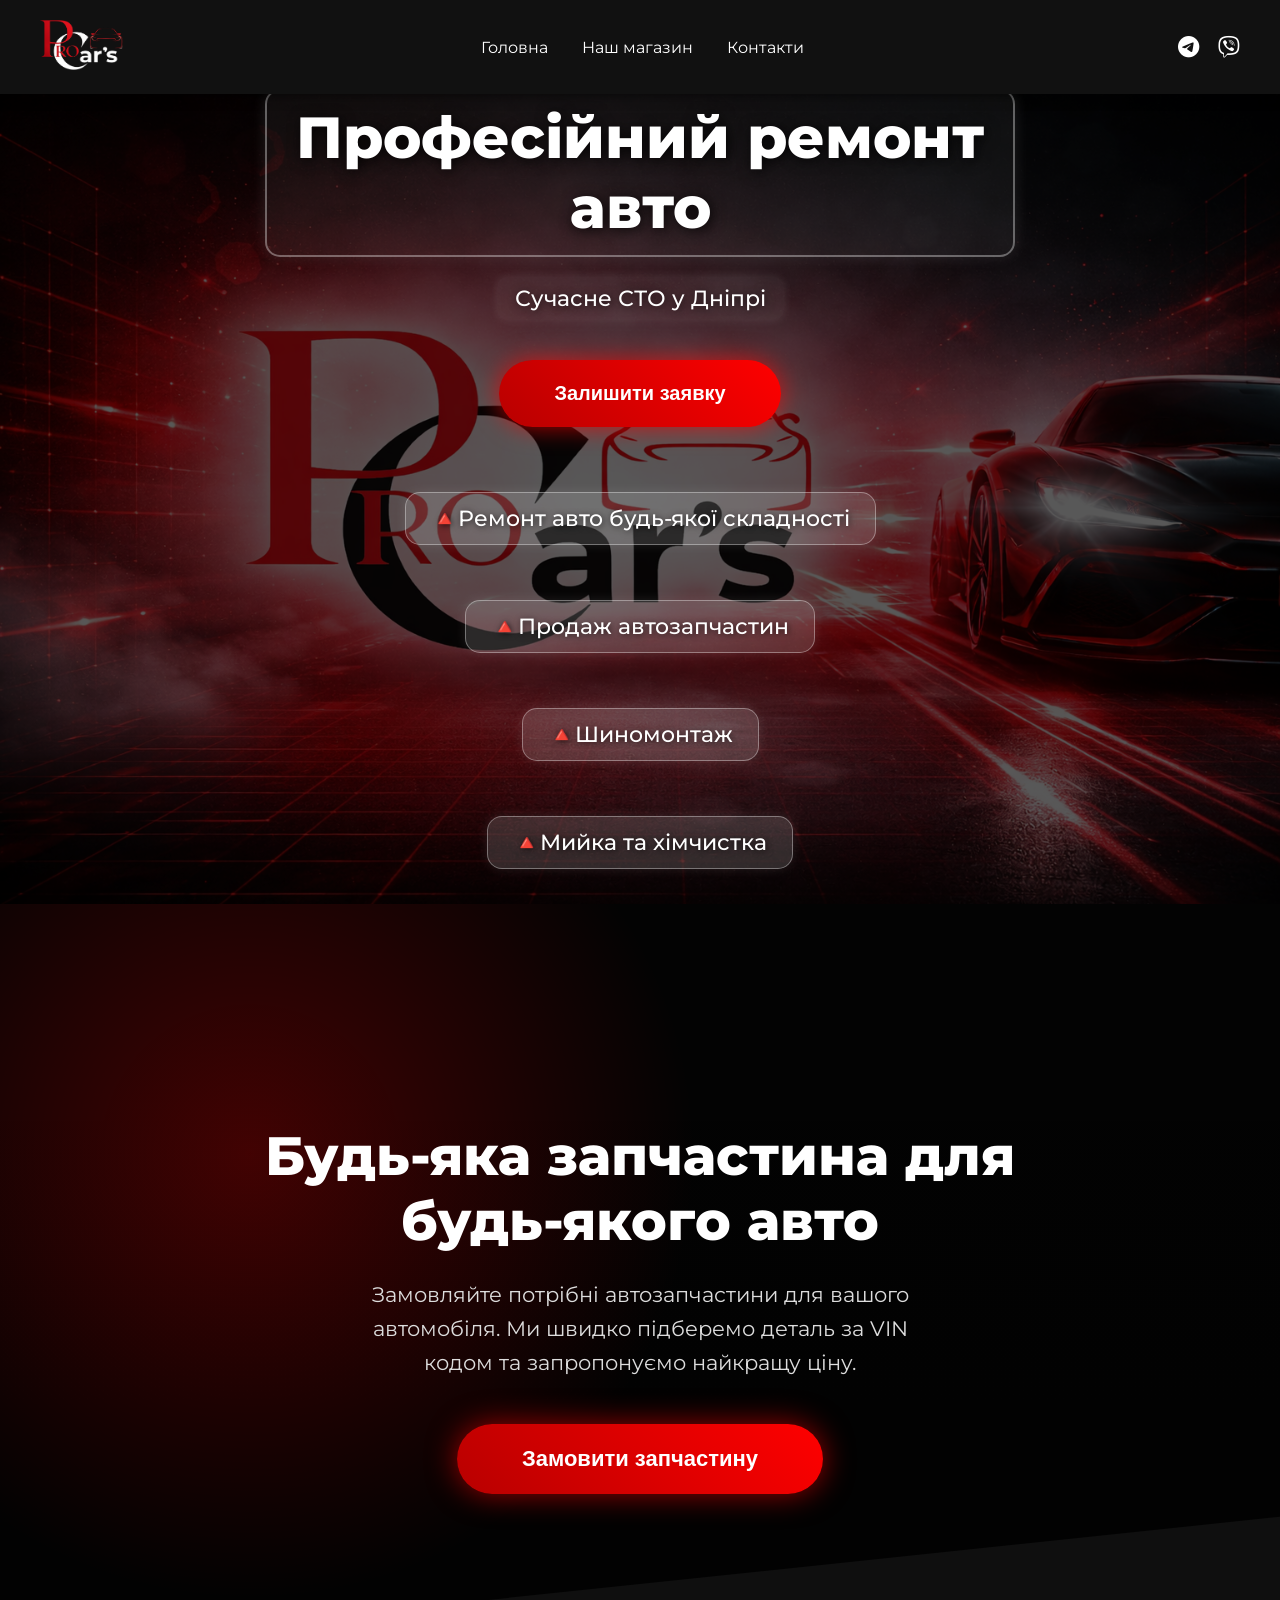
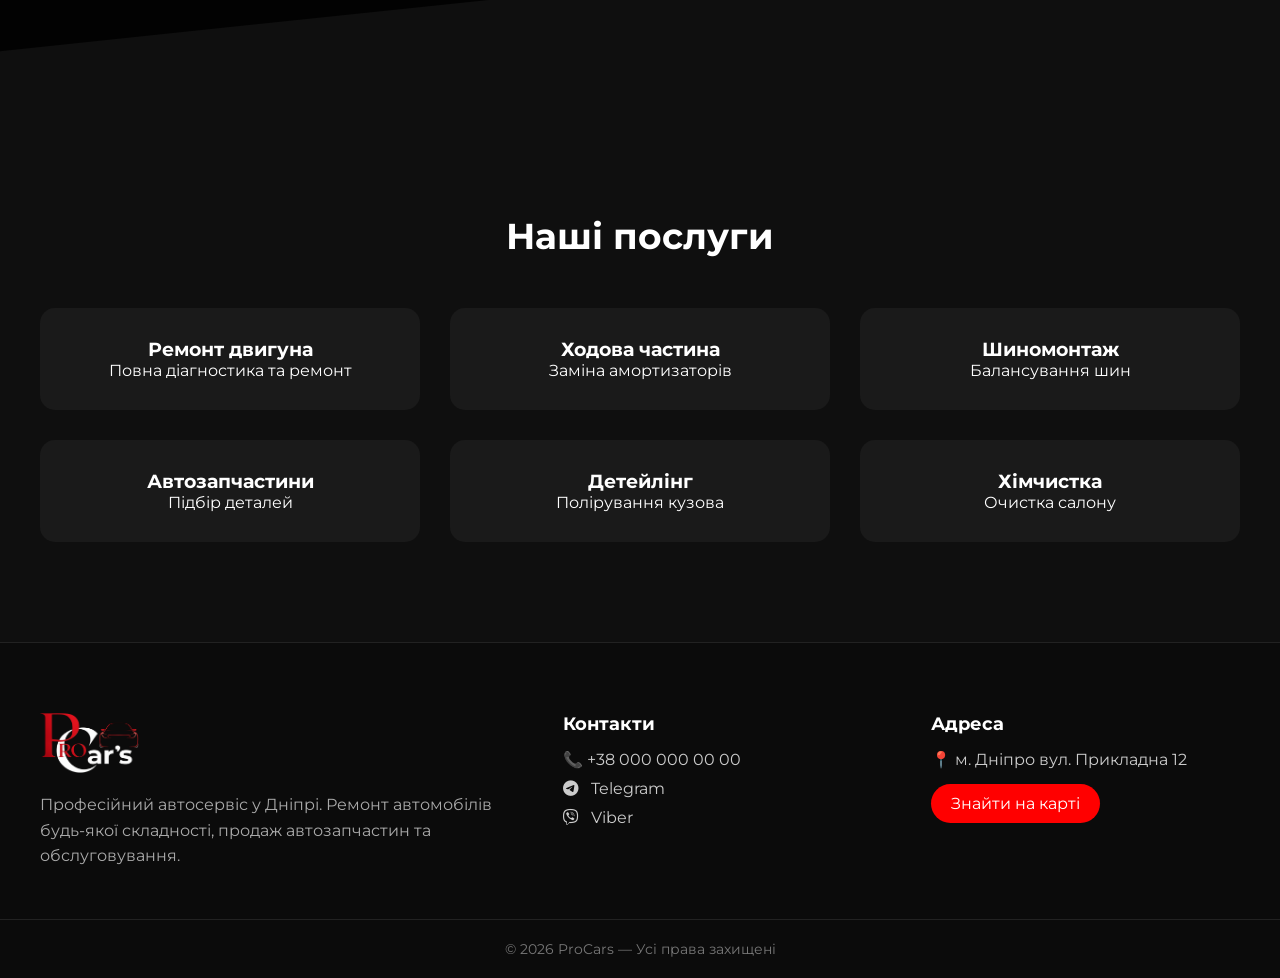
==== index.html @ ec2134d3 "three" ====
<!DOCTYPE html>
<html lang="uk">

<head>

    <meta charset="UTF-8">
    <meta name="viewport" content="width=device-width, initial-scale=1.0">

    <title>ProCars СТО Дніпро</title>

    <link rel="stylesheet" href="css/style.css">

    <!-- icons -->
    <link rel="stylesheet" href="https://cdnjs.cloudflare.com/ajax/libs/font-awesome/6.5.0/css/all.min.css">

    <link href="https://fonts.googleapis.com/css2?family=Montserrat:wght@300;400;500;600;700&display=swap" rel="stylesheet">

</head>


<body>


<!-- SEO -->

<h1 class="seo-hidden">

СТО Дніпро ремонт авто ремонт двигуна ремонт коробки передач
шиномонтаж продаж автозапчастин BMW Audi Mercedes Volkswagen Toyota
діагностика авто заміна масла ремонт ходової детейлінг авто

</h1>


<!-- HEADER -->

<header class="header">

    <div class="container header__wrap">

        <div class="logo">
            <a href="index.html">
                <img src="image/logo.png" alt="ProCars">
            </a>
        </div>

        <nav class="nav">

            <a href="index.html">Головна</a>
            <a href="shop.html">Наш магазин</a>
            <a href="#footer">Контакти</a>

        </nav>

        <div class="contacts">

            <a href="https://t.me/">

                <i class="fa-brands fa-telegram"></i>

            </a>

            <a href="viber://chat?number=+380933133312">

                <i class="fa-brands fa-viber"></i>

            </a>

        </div>

    </div>

</header>


<!-- HERO -->

    <section class="hero reveal">

        <div class="hero__overlay"></div>

        <div class="container hero__content">

            <h2>

                Професійний ремонт авто

            </h2>

            <p>

                Сучасне СТО у Дніпрі

            </p>

            <button class="main-btn open-modal">

                Залишити заявку

            </button>

            <div class="hero__features">

                <p>🔺Ремонт авто будь-якої складності</p>
                <p>🔺Продаж автозапчастин</p>
                <p>🔺Шиномонтаж</p>
                <p>🔺Мийка та хімчистка</p>

            </div>

        </div>

    </section>

<!-- SHOP -->

    <section class="parts-order">

        <div class="parts-content">

            <h2>
                Будь-яка запчастина для будь-якого авто
            </h2>

            <p>
                Замовляйте потрібні автозапчастини для вашого автомобіля.
                Ми швидко підберемо деталь за VIN кодом та запропонуємо
                найкращу ціну.
            </p>

            <button class="order-btn" onclick="openPartsModal()">
                Замовити запчастину
            </button>

        </div>

        <div class="divider"></div>

    </section>




<!-- SERVICES -->

<section class="services reveal">

    <div class="container">

        <h2 class="section-title">

            Наші послуги

        </h2>

        <div class="services-grid">

            <div class="service-card">
                <h3>Ремонт двигуна</h3>
                <p>Повна діагностика та ремонт</p>
            </div>

            <div class="service-card">
                <h3>Ходова частина</h3>
                <p>Заміна амортизаторів</p>
            </div>

            <div class="service-card">
                <h3>Шиномонтаж</h3>
                <p>Балансування шин</p>
            </div>

            <div class="service-card">
                <h3>Автозапчастини</h3>
                <p>Підбір деталей</p>
            </div>

            <div class="service-card">
                <h3>Детейлінг</h3>
                <p>Полірування кузова</p>
            </div>

            <div class="service-card">
                <h3>Хімчистка</h3>
                <p>Очистка салону</p>
            </div>

        </div>

    </div>

</section>


<!-- ================= FOOTER ================= -->

<footer class="footer" id="footer">

    <div class="container footer-grid">


        <!-- ЛОГО -->

        <div class="footer-logo">

            <img src="image/logo.png" alt="ProCars">

            <p class="footer-desc">

                Професійний автосервіс у Дніпрі.
                Ремонт автомобілів будь-якої складності,
                продаж автозапчастин та обслуговування.

            </p>

        </div>


        <!-- КОНТАКТИ -->

        <div class="footer-contact">

            <h3>Контакти</h3>

            <a href="tel:+380000000000">
                📞 +38 000 000 00 00
            </a>

            <a href="https://t.me/">
                <i class="fa-brands fa-telegram"></i>
                Telegram
            </a>

            <a href="viber://chat?number=+380000000000">
                <i class="fa-brands fa-viber"></i>
                Viber
            </a>

        </div>


        <!-- АДРЕС -->

        <div class="footer-address">

            <h3>Адреса</h3>

            <p>

                📍 м. Дніпро  
                вул. Прикладна 12

            </p>

            <a href="https://maps.google.com/?q=Dnipro" target="_blank" class="map-btn">

                Знайти на карті

            </a>

        </div>


    </div>



    <!-- COPYRIGHT -->

    <div class="footer-bottom">

        © 2026 ProCars — Усі права захищені

    </div>

</footer>

<!-- MODAL -->

<div class="modal">

    <div class="modal__content">

        <span class="modal__close">

            ✖

        </span>

        <h2>

            Залишити заявку

        </h2>

        <form>

            <input type="text" placeholder="Ваше ім’я">

            <input type="tel" placeholder="Телефон">

            <textarea placeholder="Опишіть проблему"></textarea>

            <button class="main-btn">

                Надіслати

            </button>

        </form>

    </div>

</div>

<!-- MODAL SHOP -->

<div class="modal" id="partsModal">

    <div class="modal__content">

        <span class="modal__close" onclick="closePartsModal()">✕</span>

        <h3>Замовлення запчастини</h3>

        <input type="text" placeholder="Марка та модель авто">

        <input type="text" placeholder="Рік випуску">

        <input type="text" placeholder="VIN код">

        <textarea placeholder="Яка запчастина потрібна"></textarea>

        <button class="main-btn">Відправити запит</button>

    </div>

</div>


<script src="js/script.js"></script>

</body>
</html>
---- css/style.css ----
/* ===================== ОБЩИЕ СБРОСЫ ===================== */
*{
    margin:0;
    padding:0;
    box-sizing:border-box;
}

body{
    font-family: 'Montserrat', sans-serif;
    background:#0f0f0f;
    color:white;
}

a{
    text-decoration:none;
    color:inherit;
}

/* ===================== КОНТЕЙНЕР ===================== */
.container{
    width:1200px;
    max-width:95%;
    margin:auto;
}

/* ===================== SEO ===================== */
.seo-hidden{
    position:absolute;
    left:-9999px;
    font-size:0;
    line-height:0;
    opacity:0;
}

/* ===================== HEADER ===================== */
.header{
    background:#111;
    padding:20px 0;
    position:sticky;
    top:0;
    z-index:999;
    box-shadow:0 2px 10px rgba(0,0,0,.5);
}

.header__wrap{
    display:flex;
    align-items:center;
    justify-content:space-between;
}

.logo img{
    height:50px;
    cursor:pointer;
}

.nav a{
    color:white;
    margin:0 15px;
    position:relative;
    transition:.3s;
}

.nav a::after{
    content:"";
    position:absolute;
    width:0;
    height:2px;
    background:red;
    left:0;
    bottom:-5px;
    transition:.3s;
}

.nav a:hover::after,
.nav a.active::after{
    width:100%;
}

.contacts i{
    font-size:22px;
    margin-left:15px;
    color:white;
    transition:.3s;
}

.contacts i:hover{
    color:red;
    transform:scale(1.2);
}

/* ===================== HERO ===================== */
.hero{
    height:90vh;
    background: url("../image/fon.jpg") center/cover no-repeat;
    position:relative;
    display:flex;
    align-items:center;
    justify-content:center;
    padding:0 20px;
    overflow:hidden;
}

.hero__overlay{
    position:absolute;
    inset:0;
    background: rgba(0,0,0,0.65); /* затемняем фон */
}

.hero__content{
    position:relative;
    text-align:center;
    max-width:750px;
    margin:0 auto;
    color:white;
    display:flex;
    flex-direction: column;  /* вертикальное расположение */
    align-items:center;      /* центрируем по горизонтали */
    justify-content:center;
    animation:fadeUp 1s ease forwards;
}

/* Заголовок */
.hero__content h2{
    font-size:58px;
    font-weight:800;
    line-height:1.2;
    margin-bottom:20px; /* отступ к подзаголовку */
    padding:12px 20px;
    border:2px solid rgba(255,255,255,0.35);
    border-radius:15px;
    text-shadow: 2px 2px 14px rgba(0,0,0,0.85);
    display:block;
    background: rgba(255,255,255,0.05);
    box-shadow:0 0 15px rgba(255,255,255,0.1);
}

/* Подзаголовок */
.hero__content p{
    font-size:22px;
    font-weight:500;
    margin-bottom:40px; /* отступ к кнопке */
    color:#fff;
    text-shadow: 1px 1px 8px rgba(0,0,0,0.75);
    padding:8px 18px;
    border-radius:10px;
    background: rgba(255,255,255,0.05);
    display:block;
    box-shadow:0 0 10px rgba(255,255,255,0.1);
}

/* Кнопка */
.main-btn{
    background: linear-gradient(45deg,#b80000,#ff0000);
    padding:22px 55px;
    font-size:20px;
    font-weight:700;
    color:white;
    border:none;
    border-radius:35px;
    cursor:pointer;
    box-shadow: 0 0 25px rgba(255,0,0,0.7);
    transition: all .3s;
    display:block;  /* чтобы кнопка была на отдельной строке */
    margin-bottom:40px;
}

.main-btn:hover{
    transform:scale(1.1);
    box-shadow:0 0 40px rgba(255,0,0,0.9);
}

/* ======================================================
   MODAL FIX
====================================================== */

.modal {
    position: fixed;
    inset: 0;

    display: none;
    align-items: center;
    justify-content: center;

    background: rgba(0,0,0,0.85);

    z-index: 9999;
}

.modal.active {
    display: flex;
}

.modal__content {

    position: relative;

    background: #1a1a1a;
    padding: 40px;

    border-radius: 12px;
    width: 380px;

    box-shadow: 0 0 40px rgba(0,0,0,0.9);

    animation: modalOpen .35s ease;

}

@keyframes modalOpen {

    from {
        opacity:0;
        transform:scale(.85);
    }

    to {
        opacity:1;
        transform:scale(1);
    }

}


/* ======================================================
   PARTS ORDER BLOCK
====================================================== */

.parts-order {

    position: relative;

    min-height: 90vh;

    display: flex;
    align-items: center;
    justify-content: center;

    text-align: center;

    overflow: hidden;

    background: #0f0f0f;

}


/* фон */

.parts-order::before {

    content:"";

    position:absolute;
    inset:0;

    background:
        linear-gradient(rgba(0,0,0,0.85), rgba(0,0,0,0.95)),
        url("../images/courier-silhouette.png") right bottom / 650px no-repeat,
        url("../images/parts-bg.jpg") center / cover no-repeat;

    opacity:0.95;

}


/* мягкий красный свет */

.parts-order::after {

    content:"";

    position:absolute;

    width:900px;
    height:900px;

    background: radial-gradient(circle, rgba(255,0,0,0.25), transparent 70%);

    top:-200px;
    left:-200px;

    animation: lightMove 12s linear infinite;

}


@keyframes lightMove {

    0% { transform:translate(0,0); }

    50% { transform:translate(200px,120px); }

    100% { transform:translate(0,0); }

}


/* контент */

.parts-content {

    position: relative;
    z-index: 2;

    max-width: 760px;

}


/* заголовок */

.parts-content h2 {

    font-size: 54px;
    font-weight: 800;

    margin-bottom: 25px;

    line-height: 1.2;

}


/* текст */

.parts-content p {

    font-size: 21px;

    color: #ddd;

    max-width: 600px;

    margin: auto;

    margin-bottom: 45px;

    line-height: 1.6;

}


/* кнопка */

.order-btn {

    background: linear-gradient(45deg,#b80000,#ff0000);

    padding: 22px 65px;

    font-size: 22px;
    font-weight: 700;

    border: none;
    border-radius: 40px;

    color: white;

    cursor: pointer;

    box-shadow: 0 0 30px rgba(255,0,0,0.6);

    transition: all .3s;

}

.order-btn:hover {

    transform: scale(1.1);

    box-shadow: 0 0 50px rgba(255,0,0,0.9);

}


/* диагональный раздел */

.parts-order .divider {

    position:absolute;

    bottom:-120px;
    left:0;

    width:100%;
    height:250px;

    background:#0f0f0f;

    transform:skewY(-6deg);

}




/* ===================== HERO FEATURES - БЛОК УСЛУГ ===================== */
.hero__features{
    display:flex;
    flex-direction: column;
    gap:15px;
    font-size:18px;
    margin-top:25px;
    align-items:center;
}

.hero__features p{
    background: rgba(255,255,255,0.15); /* фон выделения */
    padding:12px 25px;
    border-radius:15px;
    border: 1px solid rgba(255,255,255,0.35);
    text-shadow: 1px 1px 6px rgba(0,0,0,0.7);
    display:block;
    width:fit-content;
    transition: all .3s;
    box-shadow:0 0 12px rgba(255,255,255,0.1);
}

.hero__features p:hover{
    background: rgba(255,0,0,0.2);
    transform: scale(1.03);
}

/* ===================== SERVICES ===================== */
.services{
    padding:100px 0;
}

.section-title{
    text-align:center;
    font-size:36px;
    margin-bottom:50px;
}

.services-grid{
    display:grid;
    grid-template-columns:repeat(3,1fr);
    gap:30px;
}

.service-card{
    background:#1a1a1a;
    padding:30px;
    border-radius:15px;
    text-align:center;
    transition:.3s;
}

.service-card:hover{
    box-shadow:0 0 25px red;
    transform:translateY(-10px);
}

/* ===================== SHOP CATALOG ===================== */
.catalog-grid{
    display:grid;
    grid-template-columns:repeat(3,1fr);
    gap:30px;
    margin-top:50px;
}

.catalog-card{
    background:#1a1a1a;
    padding:25px;
    border-radius:15px;
    text-align:center;
    transition:.3s;
}

.catalog-card img{
    width:100%;
    height:180px;
    object-fit:cover;
    border-radius:12px;
    margin-bottom:15px;
}

.catalog-card h3{
    margin-bottom:10px;
    font-size:20px;
}

.catalog-card p{
    font-size:16px;
    color:#ccc;
    margin-bottom:15px;
}

.catalog-card .main-btn{
    padding:10px 20px;
    border-radius:25px;
    font-size:16px;
}
.catalog-card .main-btn:hover{
    transform:scale(1.05);
    box-shadow:0 0 15px red;
}

/* ===================== FOOTER ===================== */
.footer{
    background:#0b0b0b;
    padding:70px 0 0 0;
    border-top:1px solid #222;
}

.footer-grid{
    display:grid;
    grid-template-columns:1.5fr 1fr 1fr;
    gap:60px;
}

.footer-logo img{
    height:60px;
    margin-bottom:15px;
}

.footer-desc{
    color:#aaa;
    line-height:1.6;
}

.footer-contact h3,
.footer-address h3{
    margin-bottom:15px;
    font-size:18px;
}

.footer-contact a{
    display:block;
    margin-bottom:10px;
    color:#ccc;
    text-decoration:none;
    transition:.3s;
}

.footer-contact a:hover{
    color:#ff0000;
    transform:translateX(5px);
}

.footer-contact i{
    margin-right:8px;
}

.footer-address p{
    color:#ccc;
    margin-bottom:15px;
}

.map-btn{
    display:inline-block;
    padding:10px 20px;
    border-radius:25px;
    background:#ff0000;
    color:white;
    text-decoration:none;
    transition:.3s;
}

.map-btn:hover{
    background:#ff3333;
    box-shadow:0 0 15px red;
}

.footer-bottom{
    margin-top:50px;
    padding:20px 0;
    text-align:center;
    font-size:14px;
    color:#777;
    border-top:1px solid #222;
}

/* ===================== MODAL ===================== */
.modal{
    position:fixed;
    inset:0;
    background:rgba(0,0,0,.8);
    display:none;
    align-items:center;
    justify-content:center;
}
.modal.active{
    display:flex;
}
.modal__content{
    background:#1a1a1a;
    padding:40px;
    border-radius:15px;
    width:400px;
    animation:modal .4s;
}
@keyframes modal{
    from{
        transform:scale(.7);
        opacity:0;
    }
    to{
        transform:scale(1);
        opacity:1;
    }
}
.modal input,
.modal textarea{
    width:100%;
    padding:12px;
    margin:10px 0;
    border:none;
    border-radius:6px;
}
.modal__close{
    cursor:pointer;
    float:right;
}

/* ===================== REVEAL ANIMATION ===================== */
.reveal{
    opacity:0;
    transform:translateY(40px);
    transition:.6s;
}
.reveal.active{
    opacity:1;
    transform:translateY(0);
}

/* ===================== АДАПТИВ ===================== */
@media(max-width:992px){
    .services-grid, .catalog-grid{
        grid-template-columns:repeat(2,1fr);
    }
    .hero__content h2{
        font-size:48px;
        padding:10px 18px;
    }
    .hero__content p{
        font-size:20px;
        padding:6px 15px;
    }
    .main-btn{
        padding:18px 40px;
        font-size:18px;
    }
    .hero__features p{
        font-size:17px;
        padding:8px 18px;
    }
}

@media(max-width:600px){
    .services-grid, .catalog-grid{
        grid-template-columns:1fr;
    }
    .hero__content h2{
        font-size:36px;
        padding:8px 12px;
    }
    .hero__content p{
        font-size:16px;
        padding:5px 12px;
    }
    .main-btn{
        padding:15px 30px;
        font-size:16px;
    }
    .hero__features{
        font-size:16px;
        margin-top:20px;
    }
    .hero__features p{
        font-size:15px;
        padding:7px 12px;
    }
}

/* ===================== HERO ANIMATION ===================== */
@keyframes fadeUp{
    from{
        opacity:0;
        transform:translateY(40px);
    }
    to{
        opacity:1;
        transform:translateY(0);
    }
}
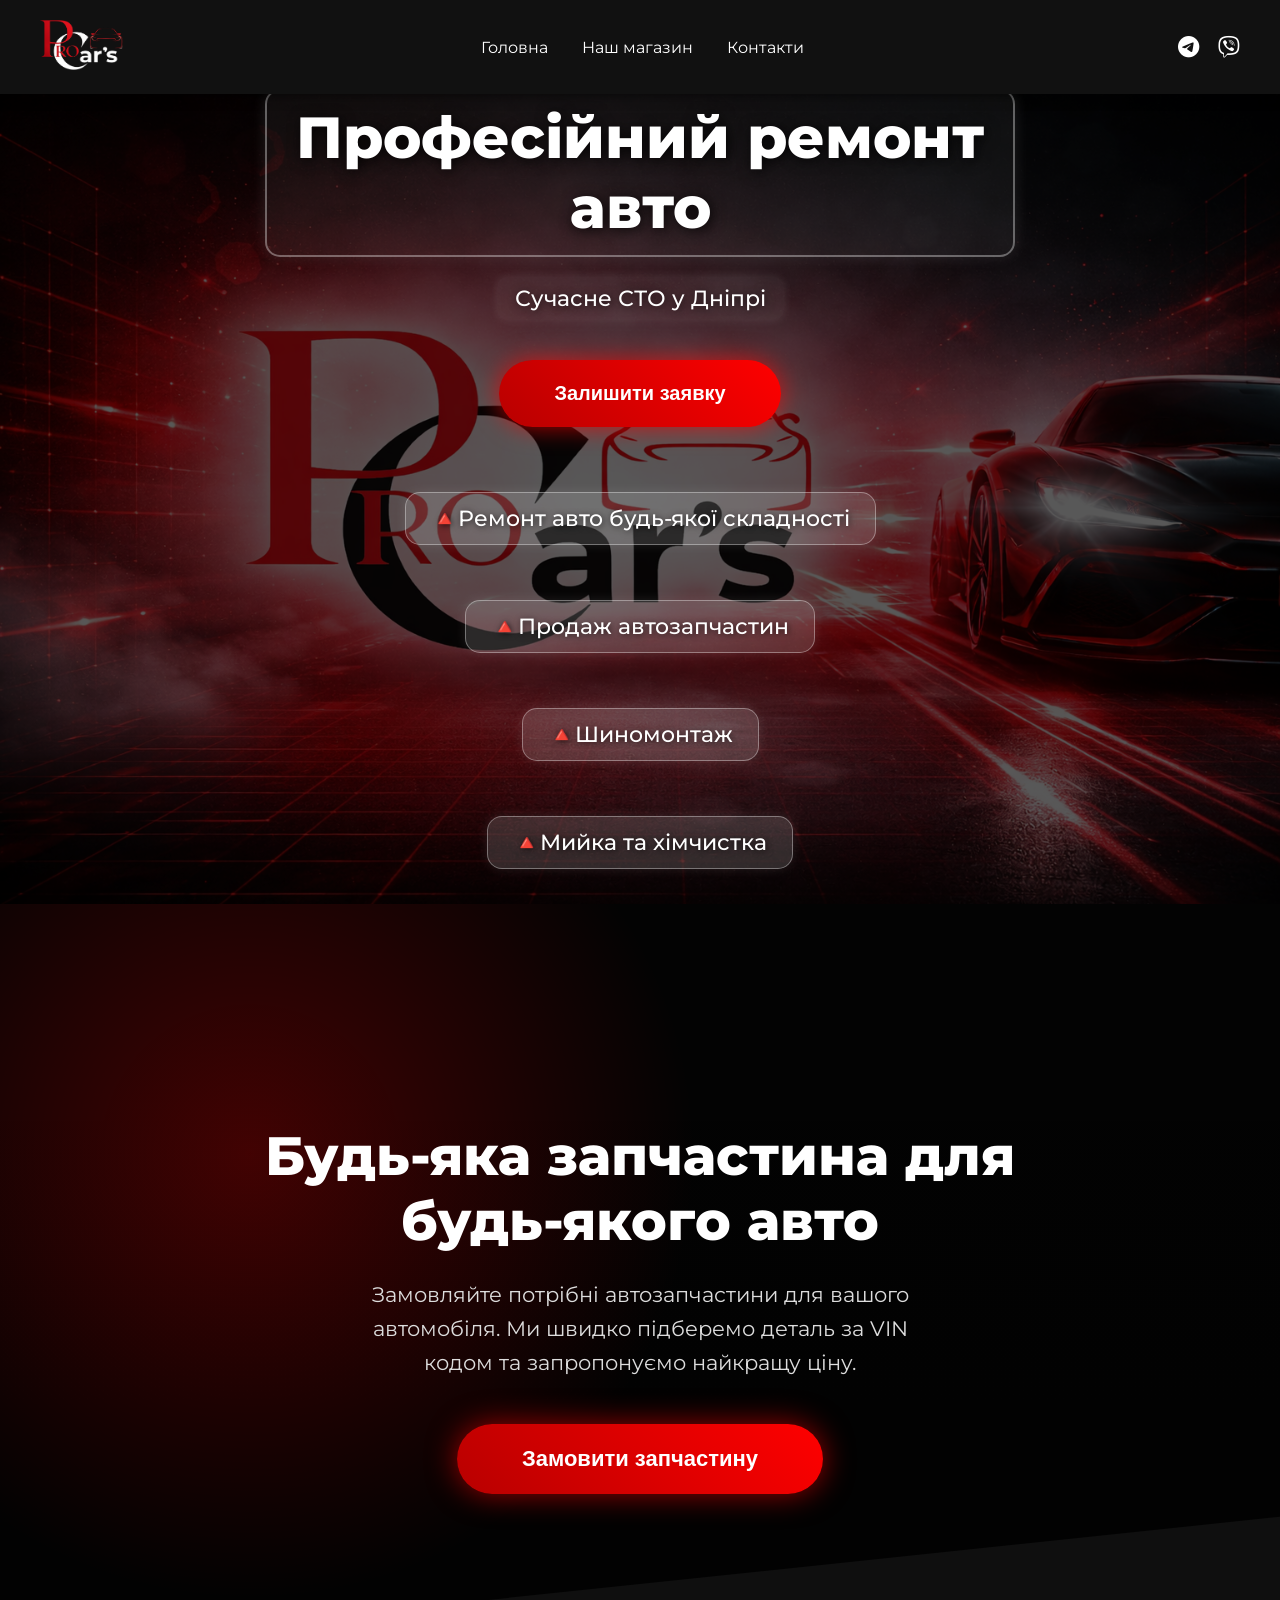
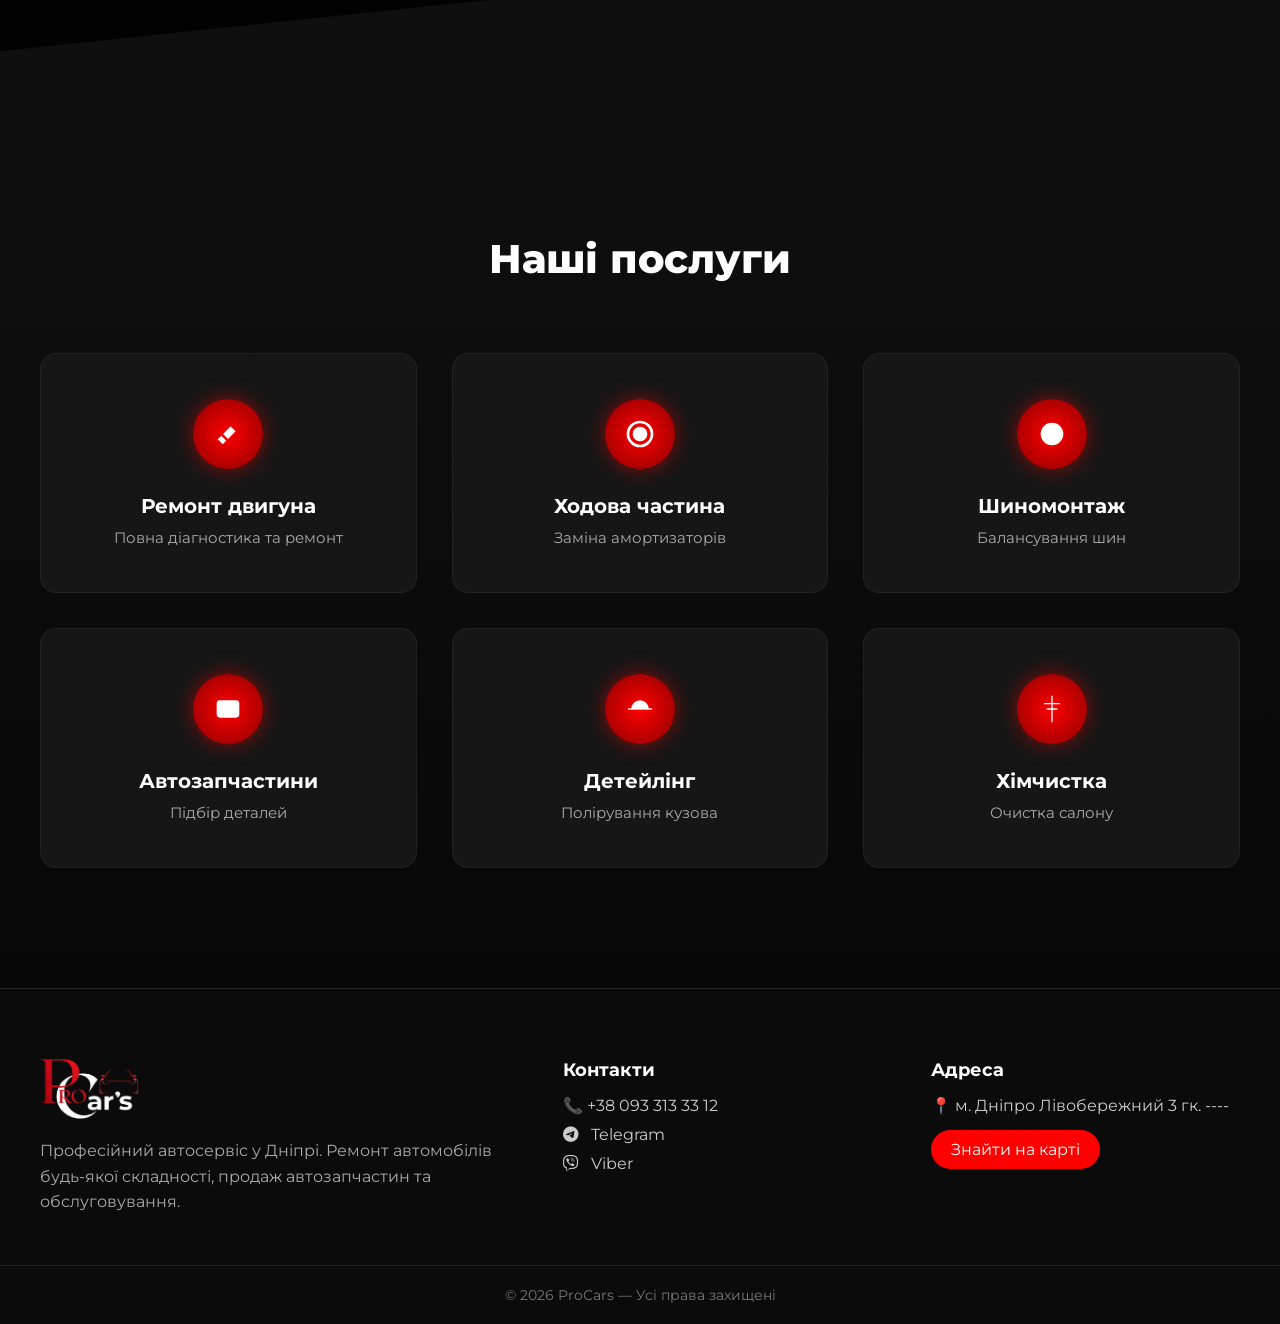
==== commit f7085f1c: "dfdf" ====
--- a/index.html
+++ b/index.html
@@ -148,41 +148,111 @@
     <div class="container">
 
         <h2 class="section-title">
-
             Наші послуги
-
         </h2>
 
         <div class="services-grid">
 
             <div class="service-card">
+
+                <div class="service-icon">
+
+                    <svg viewBox="0 0 24 24">
+                        <path d="M14 7l-5 5 3 3 5-5-3-3z"/>
+                        <path d="M7 14l-2 2 3 3 2-2z"/>
+                    </svg>
+
+                </div>
+
                 <h3>Ремонт двигуна</h3>
                 <p>Повна діагностика та ремонт</p>
-            </div>
-
-            <div class="service-card">
+
+            </div>
+
+
+            <div class="service-card">
+
+                <div class="service-icon">
+
+                    <svg viewBox="0 0 24 24">
+                        <circle cx="12" cy="12" r="5"/>
+                        <circle cx="12" cy="12" r="9" fill="none" stroke-width="2"/>
+                    </svg>
+
+                </div>
+
                 <h3>Ходова частина</h3>
                 <p>Заміна амортизаторів</p>
-            </div>
-
-            <div class="service-card">
+
+            </div>
+
+
+            <div class="service-card">
+
+                <div class="service-icon">
+
+                    <svg viewBox="0 0 24 24">
+                        <circle cx="12" cy="12" r="8"/>
+                        <circle cx="12" cy="12" r="3"/>
+                    </svg>
+
+                </div>
+
                 <h3>Шиномонтаж</h3>
                 <p>Балансування шин</p>
-            </div>
-
-            <div class="service-card">
+
+            </div>
+
+
+            <div class="service-card">
+
+                <div class="service-icon">
+
+                    <svg viewBox="0 0 24 24">
+                        <rect x="4" y="6" width="16" height="12" rx="2"/>
+                        <path d="M4 10h16"/>
+                    </svg>
+
+                </div>
+
                 <h3>Автозапчастини</h3>
                 <p>Підбір деталей</p>
-            </div>
-
-            <div class="service-card">
+
+            </div>
+
+
+            <div class="service-card">
+
+                <div class="service-icon">
+
+                    <svg viewBox="0 0 24 24">
+                        <path d="M3 12h18"/>
+                        <path d="M6 12a6 6 0 0112 0"/>
+                    </svg>
+
+                </div>
+
                 <h3>Детейлінг</h3>
                 <p>Полірування кузова</p>
-            </div>
-
-            <div class="service-card">
+
+            </div>
+
+
+            <div class="service-card">
+
+                <div class="service-icon">
+
+                    <svg viewBox="0 0 24 24">
+                        <path d="M12 2v20"/>
+                        <path d="M6 8h12"/>
+                        <path d="M8 12h8"/>
+                    </svg>
+
+                </div>
+
                 <h3>Хімчистка</h3>
                 <p>Очистка салону</p>
+
             </div>
 
         </div>
@@ -190,6 +260,7 @@
     </div>
 
 </section>
+
 
 
 <!-- ================= FOOTER ================= -->
@@ -222,8 +293,8 @@
 
             <h3>Контакти</h3>
 
-            <a href="tel:+380000000000">
-                📞 +38 000 000 00 00
+            <a href="tel:+380933133312">
+                📞 +38 093 313 33 12
             </a>
 
             <a href="https://t.me/">
@@ -231,7 +302,7 @@
                 Telegram
             </a>
 
-            <a href="viber://chat?number=+380000000000">
+            <a href="viber://chat?number=+380933133312">
                 <i class="fa-brands fa-viber"></i>
                 Viber
             </a>
@@ -248,7 +319,7 @@
             <p>
 
                 📍 м. Дніпро  
-                вул. Прикладна 12
+                Лівобережний 3 гк. ----
 
             </p>
 
--- a/css/style.css
+++ b/css/style.css
@@ -170,58 +170,6 @@
 }
 
 /* ======================================================
-   MODAL FIX
-====================================================== */
-
-.modal {
-    position: fixed;
-    inset: 0;
-
-    display: none;
-    align-items: center;
-    justify-content: center;
-
-    background: rgba(0,0,0,0.85);
-
-    z-index: 9999;
-}
-
-.modal.active {
-    display: flex;
-}
-
-.modal__content {
-
-    position: relative;
-
-    background: #1a1a1a;
-    padding: 40px;
-
-    border-radius: 12px;
-    width: 380px;
-
-    box-shadow: 0 0 40px rgba(0,0,0,0.9);
-
-    animation: modalOpen .35s ease;
-
-}
-
-@keyframes modalOpen {
-
-    from {
-        opacity:0;
-        transform:scale(.85);
-    }
-
-    to {
-        opacity:1;
-        transform:scale(1);
-    }
-
-}
-
-
-/* ======================================================
    PARTS ORDER BLOCK
 ====================================================== */
 
@@ -423,32 +371,111 @@
 
 /* ===================== SERVICES ===================== */
 .services{
-    padding:100px 0;
+    padding:120px 0;
+    background:linear-gradient(180deg,#0f0f0f,#080808);
 }
 
 .section-title{
     text-align:center;
-    font-size:36px;
-    margin-bottom:50px;
+    font-size:40px;
+    margin-bottom:70px;
+    font-weight:800;
 }
 
 .services-grid{
     display:grid;
     grid-template-columns:repeat(3,1fr);
-    gap:30px;
+    gap:35px;
 }
 
 .service-card{
-    background:#1a1a1a;
-    padding:30px;
-    border-radius:15px;
+
+    background:#161616;
+    padding:45px 35px;
+    border-radius:16px;
+
     text-align:center;
-    transition:.3s;
+
+    position:relative;
+
+    transition:.35s;
+
+    border:1px solid rgba(255,255,255,0.05);
+
+    overflow:hidden;
+
+}
+
+/* светящийся эффект */
+
+.service-card::before{
+
+    content:"";
+    position:absolute;
+    inset:0;
+
+    background:linear-gradient(120deg,transparent,rgba(255,0,0,0.25),transparent);
+
+    opacity:0;
+    transition:.4s;
+
+}
+
+.service-card:hover::before{
+    opacity:1;
 }
 
 .service-card:hover{
-    box-shadow:0 0 25px red;
-    transform:translateY(-10px);
+
+    transform:translateY(-12px);
+
+    box-shadow:0 25px 50px rgba(0,0,0,0.7);
+
+    border-color:#ff0000;
+
+}
+
+/* иконка */
+
+.service-icon{
+
+    width:70px;
+    height:70px;
+
+    margin:0 auto 25px;
+
+    display:flex;
+    align-items:center;
+    justify-content:center;
+
+    background:radial-gradient(circle,#ff0000,#8a0000);
+
+    border-radius:50%;
+
+    box-shadow:0 0 20px rgba(255,0,0,0.5);
+
+}
+
+.service-icon svg{
+
+    width:32px;
+    height:32px;
+
+    fill:white;
+    stroke:white;
+
+}
+
+/* текст */
+
+.service-card h3{
+    font-size:20px;
+    margin-bottom:10px;
+}
+
+.service-card p{
+    font-size:15px;
+    color:#aaa;
 }
 
 /* ===================== SHOP CATALOG ===================== */
@@ -571,46 +598,173 @@
     border-top:1px solid #222;
 }
 
-/* ===================== MODAL ===================== */
+/* ===================== MODAL (ОБЩИЙ СТИЛЬ ДЛЯ 2 ОКОН) ===================== */
+
 .modal{
+
     position:fixed;
     inset:0;
-    background:rgba(0,0,0,.8);
+
     display:none;
     align-items:center;
     justify-content:center;
-}
+
+    background:rgba(0,0,0,0.85);
+    backdrop-filter: blur(6px);
+
+    z-index:9999;
+
+}
+
 .modal.active{
     display:flex;
 }
+
+/* окно */
+
 .modal__content{
-    background:#1a1a1a;
-    padding:40px;
-    border-radius:15px;
-    width:400px;
-    animation:modal .4s;
-}
-@keyframes modal{
+
+    position:relative;
+
+    background:linear-gradient(180deg,#1b1b1b,#111);
+
+    padding:45px;
+
+    width:420px;
+    max-width:92%;
+
+    border-radius:18px;
+
+    border:1px solid rgba(255,255,255,0.05);
+
+    box-shadow:
+        0 25px 70px rgba(0,0,0,0.9),
+        0 0 30px rgba(255,0,0,0.15);
+
+    animation:modalOpen .35s ease;
+
+}
+
+/* заголовок */
+
+.modal__content h3{
+
+    font-size:24px;
+    margin-bottom:25px;
+
+    text-align:center;
+
+}
+
+/* поля */
+
+.modal__content input,
+.modal__content textarea{
+
+    width:100%;
+
+    padding:14px 16px;
+
+    margin-bottom:18px;
+
+    background:#0f0f0f;
+
+    border:1px solid #333;
+
+    border-radius:8px;
+
+    color:white;
+
+    font-size:15px;
+
+    transition:.3s;
+
+}
+
+/* фокус */
+
+.modal__content input:focus,
+.modal__content textarea:focus{
+
+    border-color:#ff0000;
+
+    outline:none;
+
+    box-shadow:0 0 12px rgba(255,0,0,0.35);
+
+}
+
+/* кнопка отправки */
+
+.modal__content button{
+
+    width:100%;
+
+    margin-top:25px;
+
+    padding:16px;
+
+    font-size:17px;
+    font-weight:700;
+
+    border:none;
+    border-radius:35px;
+
+    background:linear-gradient(45deg,#b80000,#ff0000);
+
+    color:white;
+
+    cursor:pointer;
+
+    transition:.3s;
+
+}
+
+.modal__content button:hover{
+
+    transform:scale(1.05);
+
+    box-shadow:0 0 25px rgba(255,0,0,0.6);
+
+}
+
+/* крестик */
+
+.modal__close{
+
+    position:absolute;
+
+    top:15px;
+    right:20px;
+
+    font-size:24px;
+
+    cursor:pointer;
+
+    color:#aaa;
+
+    transition:.3s;
+
+}
+
+.modal__close:hover{
+    color:#ff0000;
+}
+
+/* анимация */
+
+@keyframes modalOpen{
+
     from{
-        transform:scale(.7);
         opacity:0;
-    }
+        transform:scale(.85);
+    }
+
     to{
+        opacity:1;
         transform:scale(1);
-        opacity:1;
-    }
-}
-.modal input,
-.modal textarea{
-    width:100%;
-    padding:12px;
-    margin:10px 0;
-    border:none;
-    border-radius:6px;
-}
-.modal__close{
-    cursor:pointer;
-    float:right;
+    }
+
 }
 
 /* ===================== REVEAL ANIMATION ===================== */
@@ -684,3 +838,167 @@
         transform:translateY(0);
     }
 }
+
+/* ===================== SHOP PAGE STYLES ===================== */
+
+/* SHOP HERO */
+.shop-hero {
+    min-height: 60vh;
+    background: url("../images/engine-bg.jpg") center/cover no-repeat;
+    position: relative;
+    display: flex;
+    align-items: center;
+    justify-content: center;
+    padding: 80px 20px;
+    text-align: center;
+    color: #fff;
+}
+
+.shop-hero::before {
+    content: "";
+    position: absolute;
+    inset: 0;
+    background: rgba(0,0,0,0.55); /* затемнение фона */
+    z-index: 1;
+}
+
+.shop-hero .container {
+    position: relative;
+    z-index: 2;
+    max-width: 900px;
+}
+
+.shop-hero h1 {
+    font-size: 48px;
+    font-weight: 800;
+    margin-bottom: 25px;
+    line-height: 1.2;
+    padding: 12px 20px;
+    border-radius: 15px;
+    background: rgba(255,255,255,0.05);
+    text-shadow: 2px 2px 12px rgba(0,0,0,0.7);
+    border: 2px solid rgba(255,255,255,0.2);
+}
+
+.shop-hero p {
+    font-size: 20px;
+    margin-bottom: 20px;
+    line-height: 1.5;
+    padding: 10px 15px;
+    border-radius: 12px;
+    background: rgba(255,255,255,0.05);
+    text-shadow: 1px 1px 6px rgba(0,0,0,0.6);
+}
+
+/* SHOP CATALOG */
+.shop-catalog {
+    padding: 120px 0;
+    background: linear-gradient(180deg, #0f0f0f 0%, #080808 100%);
+}
+
+.catalog-grid {
+    display: grid;
+    grid-template-columns: repeat(3, 1fr);
+    gap: 35px;
+    margin-top: 50px;
+}
+
+.catalog-card {
+    position: relative;
+    background: #161616;
+    padding: 35px 25px;
+    border-radius: 16px;
+    text-align: center;
+    border: 1px solid rgba(255,255,255,0.05);
+    overflow: hidden;
+    transition: all 0.35s ease;
+}
+
+.catalog-card::before {
+    content: "";
+    position: absolute;
+    inset: 0;
+    background: linear-gradient(120deg, transparent, rgba(255,0,0,0.15), transparent);
+    opacity: 0;
+    transition: 0.4s;
+}
+
+.catalog-card:hover::before {
+    opacity: 1;
+}
+
+.catalog-card:hover {
+    transform: translateY(-10px);
+    box-shadow: 0 25px 50px rgba(0,0,0,0.6);
+    border-color: #ff0000;
+}
+
+.catalog-card img {
+    width: 100%;
+    height: 180px;
+    object-fit: cover;
+    border-radius: 12px;
+    margin-bottom: 15px;
+}
+
+.catalog-card h3 {
+    font-size: 20px;
+    margin-bottom: 10px;
+}
+
+.catalog-card p {
+    font-size: 16px;
+    color: #ccc;
+    margin-bottom: 15px;
+}
+
+.catalog-card .main-btn {
+    display: inline-block;
+    padding: 12px 25px;
+    font-size: 16px;
+    font-weight: 600;
+    border-radius: 30px;
+    background: linear-gradient(45deg,#b80000,#ff0000);
+    color: #fff;
+    text-decoration: none;
+    box-shadow: 0 0 25px rgba(255,0,0,0.5);
+    transition: all 0.3s;
+}
+
+.catalog-card .main-btn:hover {
+    transform: scale(1.05);
+    box-shadow: 0 0 40px rgba(255,0,0,0.8);
+}
+
+/* ===================== REVEAL FIX ===================== */
+.shop-hero.reveal,
+.shop-catalog.reveal {
+    opacity: 1 !important;
+    transform: translateY(0) !important;
+    transition: none !important;
+}
+
+/* ===================== АДАПТИВ ===================== */
+@media (max-width: 992px) {
+    .catalog-grid {
+        grid-template-columns: repeat(2, 1fr);
+    }
+    .shop-hero h1 {
+        font-size: 38px;
+    }
+    .shop-hero p {
+        font-size: 18px;
+    }
+}
+
+@media (max-width: 600px) {
+    .catalog-grid {
+        grid-template-columns: 1fr;
+    }
+    .shop-hero h1 {
+        font-size: 28px;
+    }
+    .shop-hero p {
+        font-size: 16px;
+    }
+}
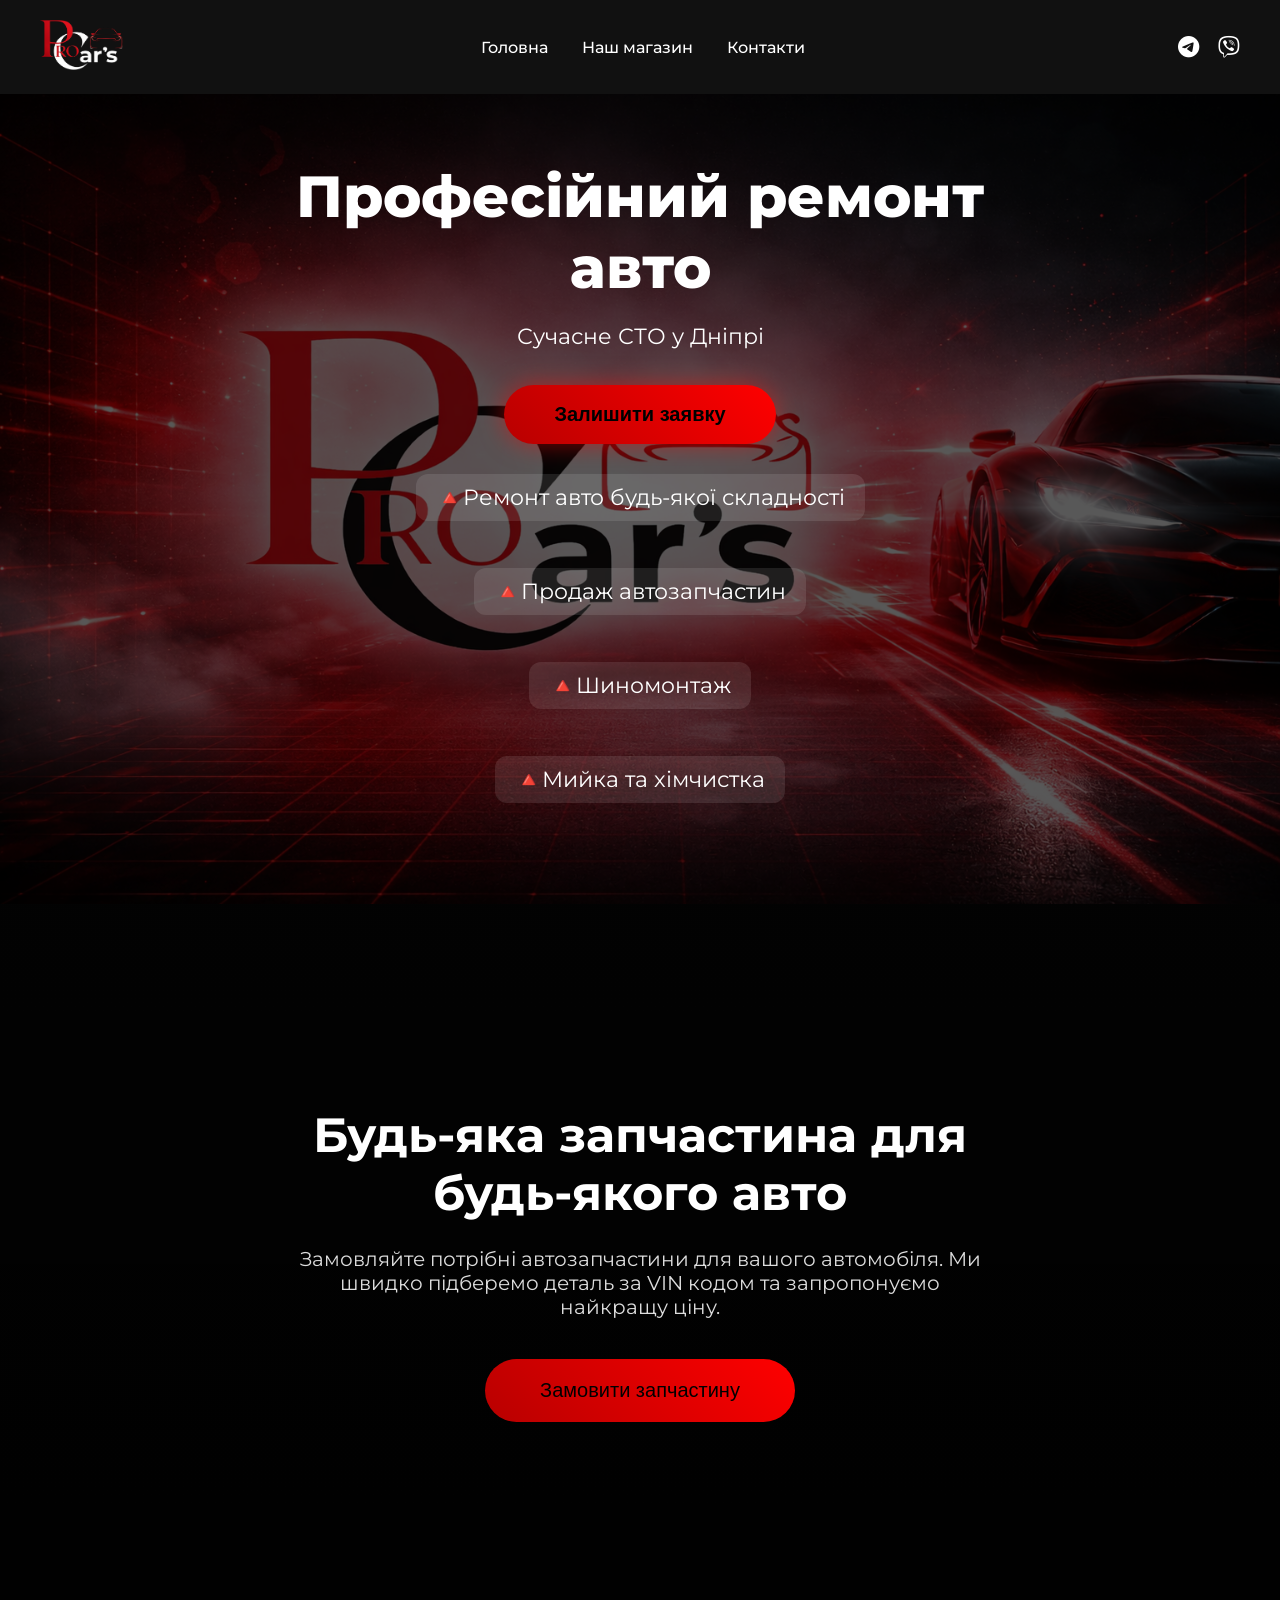
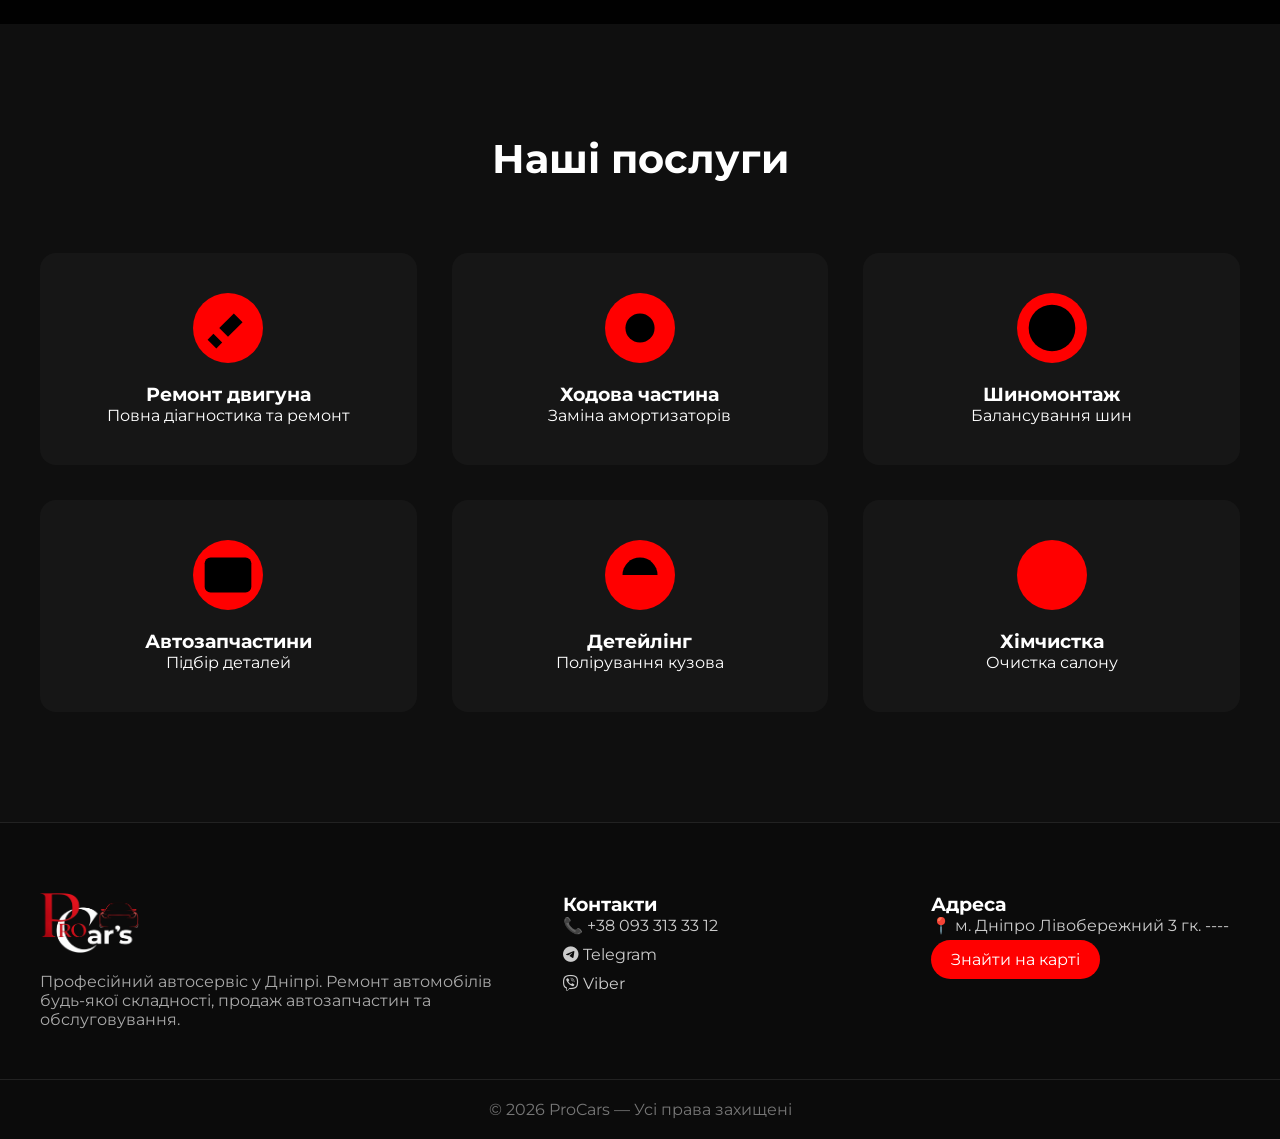
==== commit b76617d9: "1231вы" ====
--- a/index.html
+++ b/index.html
@@ -34,43 +34,77 @@
 
 <!-- HEADER -->
 
-<header class="header">
-
-    <div class="container header__wrap">
-
-        <div class="logo">
-            <a href="index.html">
-                <img src="image/logo.png" alt="ProCars">
-            </a>
-        </div>
-
-        <nav class="nav">
+    <header class="header">
+
+        <div class="container header__wrap">
+
+            <div class="logo">
+
+                <a href="index.html">
+                    <img src="image/logo.png" alt="ProCars">
+                </a>
+
+            </div>
+
+
+            <nav class="nav">
+
+                <a href="index.html">Головна</a>
+                <a href="shop.html">Наш магазин</a>
+                <a href="#footer">Контакти</a>
+
+            </nav>
+
+
+            <div class="contacts">
+
+                <a href="https://t.me/">
+                    <i class="fa-brands fa-telegram"></i>
+                </a>
+
+                <a href="viber://chat?number=+380933133312">
+                    <i class="fa-brands fa-viber"></i>
+                </a>
+
+            </div>
+
+
+            <div class="burger" onclick="toggleMenu()">
+
+                <span></span>
+                <span></span>
+                <span></span>
+
+            </div>
+
+        </div>
+
+
+        <div class="mobile-menu">
 
             <a href="index.html">Головна</a>
             <a href="shop.html">Наш магазин</a>
             <a href="#footer">Контакти</a>
 
-        </nav>
-
-        <div class="contacts">
-
-            <a href="https://t.me/">
-
-                <i class="fa-brands fa-telegram"></i>
-
-            </a>
-
-            <a href="viber://chat?number=+380933133312">
-
-                <i class="fa-brands fa-viber"></i>
-
-            </a>
-
-        </div>
-
-    </div>
-
-</header>
+            <div class="mobile-contacts">
+
+                <a href="https://t.me/">
+                    <i class="fa-brands fa-telegram"></i>
+                    Telegram
+                </a>
+
+                <a href="viber://chat?number=+380933133312">
+                    <i class="fa-brands fa-viber"></i>
+                    Viber
+                </a>
+
+            </div>
+
+        </div>
+
+    </header>
+
+
 
 
 <!-- HERO -->
--- a/css/style.css
+++ b/css/style.css
@@ -1,1004 +1,672 @@
-/* ===================== ОБЩИЕ СБРОСЫ ===================== */
-*{
-    margin:0;
-    padding:0;
-    box-sizing:border-box;
-}
-
-body{
-    font-family: 'Montserrat', sans-serif;
-    background:#0f0f0f;
-    color:white;
-}
-
-a{
-    text-decoration:none;
-    color:inherit;
-}
-
-/* ===================== КОНТЕЙНЕР ===================== */
-.container{
-    width:1200px;
-    max-width:95%;
-    margin:auto;
-}
-
-/* ===================== SEO ===================== */
-.seo-hidden{
-    position:absolute;
-    left:-9999px;
-    font-size:0;
-    line-height:0;
-    opacity:0;
-}
-
-/* ===================== HEADER ===================== */
-.header{
-    background:#111;
-    padding:20px 0;
-    position:sticky;
-    top:0;
-    z-index:999;
-    box-shadow:0 2px 10px rgba(0,0,0,.5);
-}
-
-.header__wrap{
-    display:flex;
-    align-items:center;
-    justify-content:space-between;
-}
-
-.logo img{
-    height:50px;
-    cursor:pointer;
-}
-
-.nav a{
-    color:white;
-    margin:0 15px;
-    position:relative;
-    transition:.3s;
-}
-
-.nav a::after{
-    content:"";
-    position:absolute;
-    width:0;
-    height:2px;
-    background:red;
-    left:0;
-    bottom:-5px;
-    transition:.3s;
-}
-
-.nav a:hover::after,
-.nav a.active::after{
-    width:100%;
-}
-
-.contacts i{
-    font-size:22px;
-    margin-left:15px;
-    color:white;
-    transition:.3s;
-}
-
-.contacts i:hover{
-    color:red;
-    transform:scale(1.2);
-}
-
-/* ===================== HERO ===================== */
-.hero{
-    height:90vh;
+/* =====================================
+RESET
+===================================== */
+
+* {
+    margin: 0;
+    padding: 0;
+    box-sizing: border-box;
+}
+
+body {
+    font-family: "Montserrat", sans-serif;
+    background: #0f0f0f;
+    color: white;
+}
+
+a {
+    text-decoration: none;
+    color: inherit;
+}
+
+.container {
+    width: 1200px;
+    max-width: 95%;
+    margin: auto;
+}
+
+.seo-hidden {
+    position: absolute;
+    left: -9999px;
+}
+
+
+/* =====================================
+HEADER
+===================================== */
+
+.header {
+    background: #111;
+    padding: 20px 0;
+    position: sticky;
+    top: 0;
+    z-index: 999;
+}
+
+.header__wrap {
+    display: flex;
+    align-items: center;
+    justify-content: space-between;
+}
+
+.logo img {
+    height: 50px;
+}
+
+.nav a {
+    margin: 0 15px;
+    font-weight: 500;
+    position: relative;
+}
+
+.nav a::after {
+    content: "";
+    position: absolute;
+    bottom: -5px;
+    left: 0;
+    width: 0%;
+    height: 2px;
+    background: red;
+    transition: 0.3s;
+}
+
+.nav a:hover::after {
+    width: 100%;
+}
+
+.contacts i {
+    font-size: 22px;
+    margin-left: 15px;
+}
+
+.contacts i:hover {
+    color: red;
+}
+
+
+/* =====================================
+BURGER
+===================================== */
+
+.burger {
+    display: none;
+    flex-direction: column;
+    gap: 5px;
+    cursor: pointer;
+}
+
+.burger span {
+    width: 25px;
+    height: 3px;
+    background: white;
+}
+
+
+/* =====================================
+MOBILE MENU
+===================================== */
+
+.mobile-menu {
+    position: fixed;
+    top: 0;
+    right: -100%;
+    width: 260px;
+    height: 100vh;
+
+    background: #111;
+
+    display: flex;
+    flex-direction: column;
+
+    padding: 40px 30px;
+    gap: 20px;
+
+    transition: 0.3s;
+
+    z-index: 9999;
+}
+
+.mobile-menu.active {
+    right: 0;
+}
+
+.mobile-contacts {
+    margin-top: 20px;
+
+    display: flex;
+    flex-direction: column;
+    gap: 15px;
+}
+
+
+/* =====================================
+HERO
+===================================== */
+
+.hero {
+    height: 90vh;
+
     background: url("../image/fon.jpg") center/cover no-repeat;
-    position:relative;
-    display:flex;
-    align-items:center;
-    justify-content:center;
-    padding:0 20px;
-    overflow:hidden;
-}
-
-.hero__overlay{
-    position:absolute;
-    inset:0;
-    background: rgba(0,0,0,0.65); /* затемняем фон */
-}
-
-.hero__content{
-    position:relative;
-    text-align:center;
-    max-width:750px;
-    margin:0 auto;
-    color:white;
-    display:flex;
-    flex-direction: column;  /* вертикальное расположение */
-    align-items:center;      /* центрируем по горизонтали */
-    justify-content:center;
-    animation:fadeUp 1s ease forwards;
-}
-
-/* Заголовок */
-.hero__content h2{
-    font-size:58px;
-    font-weight:800;
-    line-height:1.2;
-    margin-bottom:20px; /* отступ к подзаголовку */
-    padding:12px 20px;
-    border:2px solid rgba(255,255,255,0.35);
-    border-radius:15px;
-    text-shadow: 2px 2px 14px rgba(0,0,0,0.85);
-    display:block;
-    background: rgba(255,255,255,0.05);
-    box-shadow:0 0 15px rgba(255,255,255,0.1);
-}
-
-/* Подзаголовок */
-.hero__content p{
-    font-size:22px;
-    font-weight:500;
-    margin-bottom:40px; /* отступ к кнопке */
-    color:#fff;
-    text-shadow: 1px 1px 8px rgba(0,0,0,0.75);
-    padding:8px 18px;
-    border-radius:10px;
-    background: rgba(255,255,255,0.05);
-    display:block;
-    box-shadow:0 0 10px rgba(255,255,255,0.1);
-}
-
-/* Кнопка */
-.main-btn{
-    background: linear-gradient(45deg,#b80000,#ff0000);
-    padding:22px 55px;
-    font-size:20px;
-    font-weight:700;
-    color:white;
-    border:none;
-    border-radius:35px;
-    cursor:pointer;
-    box-shadow: 0 0 25px rgba(255,0,0,0.7);
-    transition: all .3s;
-    display:block;  /* чтобы кнопка была на отдельной строке */
-    margin-bottom:40px;
-}
-
-.main-btn:hover{
-    transform:scale(1.1);
-    box-shadow:0 0 40px rgba(255,0,0,0.9);
-}
-
-/* ======================================================
-   PARTS ORDER BLOCK
-====================================================== */
-
-.parts-order {
-
-    position: relative;
-
-    min-height: 90vh;
+
+    position: relative;
 
     display: flex;
     align-items: center;
     justify-content: center;
 
     text-align: center;
-
-    overflow: hidden;
-
-    background: #0f0f0f;
-
-}
-
-
-/* фон */
-
-.parts-order::before {
-
-    content:"";
-
-    position:absolute;
-    inset:0;
-
-    background:
-        linear-gradient(rgba(0,0,0,0.85), rgba(0,0,0,0.95)),
-        url("../images/courier-silhouette.png") right bottom / 650px no-repeat,
-        url("../images/parts-bg.jpg") center / cover no-repeat;
-
-    opacity:0.95;
-
-}
-
-
-/* мягкий красный свет */
-
-.parts-order::after {
-
-    content:"";
-
-    position:absolute;
-
-    width:900px;
-    height:900px;
-
-    background: radial-gradient(circle, rgba(255,0,0,0.25), transparent 70%);
-
-    top:-200px;
-    left:-200px;
-
-    animation: lightMove 12s linear infinite;
-
-}
-
-
-@keyframes lightMove {
-
-    0% { transform:translate(0,0); }
-
-    50% { transform:translate(200px,120px); }
-
-    100% { transform:translate(0,0); }
-
-}
-
-
-/* контент */
-
-.parts-content {
-
+}
+
+.hero__overlay {
+    position: absolute;
+    inset: 0;
+    background: rgba(0,0,0,0.65);
+}
+
+.hero__content {
     position: relative;
     z-index: 2;
-
-    max-width: 760px;
-
-}
-
-
-/* заголовок */
-
-.parts-content h2 {
-
-    font-size: 54px;
+    max-width: 700px;
+}
+
+.hero h2 {
+    font-size: 58px;
+    margin-bottom: 20px;
     font-weight: 800;
-
-    margin-bottom: 25px;
-
-    line-height: 1.2;
-
-}
-
-
-/* текст */
-
-.parts-content p {
-
-    font-size: 21px;
-
-    color: #ddd;
-
-    max-width: 600px;
-
-    margin: auto;
-
-    margin-bottom: 45px;
-
-    line-height: 1.6;
-
-}
-
-
-/* кнопка */
-
-.order-btn {
-
+}
+
+.hero p {
+    font-size: 22px;
+    margin-bottom: 35px;
+}
+
+.main-btn {
     background: linear-gradient(45deg,#b80000,#ff0000);
-
-    padding: 22px 65px;
-
-    font-size: 22px;
-    font-weight: 700;
+    padding: 18px 50px;
 
     border: none;
     border-radius: 40px;
 
-    color: white;
+    font-size: 20px;
+    font-weight: 700;
 
     cursor: pointer;
 
-    box-shadow: 0 0 30px rgba(255,0,0,0.6);
-
-    transition: all .3s;
-
-}
-
-.order-btn:hover {
-
-    transform: scale(1.1);
-
-    box-shadow: 0 0 50px rgba(255,0,0,0.9);
-
-}
-
-
-/* диагональный раздел */
-
-.parts-order .divider {
-
-    position:absolute;
-
-    bottom:-120px;
-    left:0;
-
-    width:100%;
-    height:250px;
-
-    background:#0f0f0f;
-
-    transform:skewY(-6deg);
-
-}
-
-
-
-
-/* ===================== HERO FEATURES - БЛОК УСЛУГ ===================== */
-.hero__features{
-    display:flex;
+    box-shadow: 0 0 25px rgba(255,0,0,0.5);
+
+    transition: 0.3s;
+}
+
+.main-btn:hover {
+    transform: scale(1.05);
+}
+
+.hero__features {
+    margin-top: 30px;
+
+    display: flex;
     flex-direction: column;
-    gap:15px;
-    font-size:18px;
-    margin-top:25px;
-    align-items:center;
-}
-
-.hero__features p{
-    background: rgba(255,255,255,0.15); /* фон выделения */
-    padding:12px 25px;
-    border-radius:15px;
-    border: 1px solid rgba(255,255,255,0.35);
-    text-shadow: 1px 1px 6px rgba(0,0,0,0.7);
-    display:block;
-    width:fit-content;
-    transition: all .3s;
-    box-shadow:0 0 12px rgba(255,255,255,0.1);
-}
-
-.hero__features p:hover{
-    background: rgba(255,0,0,0.2);
-    transform: scale(1.03);
-}
-
-/* ===================== SERVICES ===================== */
-.services{
-    padding:120px 0;
-    background:linear-gradient(180deg,#0f0f0f,#080808);
-}
-
-.section-title{
-    text-align:center;
-    font-size:40px;
-    margin-bottom:70px;
-    font-weight:800;
-}
-
-.services-grid{
-    display:grid;
-    grid-template-columns:repeat(3,1fr);
-    gap:35px;
-}
-
-.service-card{
-
-    background:#161616;
-    padding:45px 35px;
-    border-radius:16px;
-
-    text-align:center;
-
-    position:relative;
-
-    transition:.35s;
-
-    border:1px solid rgba(255,255,255,0.05);
-
-    overflow:hidden;
-
-}
-
-/* светящийся эффект */
-
-.service-card::before{
-
-    content:"";
-    position:absolute;
-    inset:0;
-
-    background:linear-gradient(120deg,transparent,rgba(255,0,0,0.25),transparent);
-
-    opacity:0;
-    transition:.4s;
-
-}
-
-.service-card:hover::before{
-    opacity:1;
-}
-
-.service-card:hover{
-
-    transform:translateY(-12px);
-
-    box-shadow:0 25px 50px rgba(0,0,0,0.7);
-
-    border-color:#ff0000;
-
-}
-
-/* иконка */
-
-.service-icon{
-
-    width:70px;
-    height:70px;
-
-    margin:0 auto 25px;
-
-    display:flex;
-    align-items:center;
-    justify-content:center;
-
-    background:radial-gradient(circle,#ff0000,#8a0000);
-
-    border-radius:50%;
-
-    box-shadow:0 0 20px rgba(255,0,0,0.5);
-
-}
-
-.service-icon svg{
-
-    width:32px;
-    height:32px;
-
-    fill:white;
-    stroke:white;
-
-}
-
-/* текст */
-
-.service-card h3{
-    font-size:20px;
-    margin-bottom:10px;
-}
-
-.service-card p{
-    font-size:15px;
-    color:#aaa;
-}
-
-/* ===================== SHOP CATALOG ===================== */
-.catalog-grid{
-    display:grid;
-    grid-template-columns:repeat(3,1fr);
-    gap:30px;
-    margin-top:50px;
-}
-
-.catalog-card{
-    background:#1a1a1a;
-    padding:25px;
-    border-radius:15px;
-    text-align:center;
-    transition:.3s;
-}
-
-.catalog-card img{
-    width:100%;
-    height:180px;
-    object-fit:cover;
-    border-radius:12px;
-    margin-bottom:15px;
-}
-
-.catalog-card h3{
-    margin-bottom:10px;
-    font-size:20px;
-}
-
-.catalog-card p{
-    font-size:16px;
-    color:#ccc;
-    margin-bottom:15px;
-}
-
-.catalog-card .main-btn{
-    padding:10px 20px;
-    border-radius:25px;
-    font-size:16px;
-}
-.catalog-card .main-btn:hover{
-    transform:scale(1.05);
-    box-shadow:0 0 15px red;
-}
-
-/* ===================== FOOTER ===================== */
-.footer{
-    background:#0b0b0b;
-    padding:70px 0 0 0;
-    border-top:1px solid #222;
-}
-
-.footer-grid{
-    display:grid;
-    grid-template-columns:1.5fr 1fr 1fr;
-    gap:60px;
-}
-
-.footer-logo img{
-    height:60px;
-    margin-bottom:15px;
-}
-
-.footer-desc{
-    color:#aaa;
-    line-height:1.6;
-}
-
-.footer-contact h3,
-.footer-address h3{
-    margin-bottom:15px;
-    font-size:18px;
-}
-
-.footer-contact a{
-    display:block;
-    margin-bottom:10px;
-    color:#ccc;
-    text-decoration:none;
-    transition:.3s;
-}
-
-.footer-contact a:hover{
-    color:#ff0000;
-    transform:translateX(5px);
-}
-
-.footer-contact i{
-    margin-right:8px;
-}
-
-.footer-address p{
-    color:#ccc;
-    margin-bottom:15px;
-}
-
-.map-btn{
-    display:inline-block;
-    padding:10px 20px;
-    border-radius:25px;
-    background:#ff0000;
-    color:white;
-    text-decoration:none;
-    transition:.3s;
-}
-
-.map-btn:hover{
-    background:#ff3333;
-    box-shadow:0 0 15px red;
-}
-
-.footer-bottom{
-    margin-top:50px;
-    padding:20px 0;
-    text-align:center;
-    font-size:14px;
-    color:#777;
-    border-top:1px solid #222;
-}
-
-/* ===================== MODAL (ОБЩИЙ СТИЛЬ ДЛЯ 2 ОКОН) ===================== */
-
-.modal{
-
-    position:fixed;
-    inset:0;
-
-    display:none;
-    align-items:center;
-    justify-content:center;
-
-    background:rgba(0,0,0,0.85);
-    backdrop-filter: blur(6px);
-
-    z-index:9999;
-
-}
-
-.modal.active{
-    display:flex;
-}
-
-/* окно */
-
-.modal__content{
-
-    position:relative;
-
-    background:linear-gradient(180deg,#1b1b1b,#111);
-
-    padding:45px;
-
-    width:420px;
-    max-width:92%;
-
-    border-radius:18px;
-
-    border:1px solid rgba(255,255,255,0.05);
-
-    box-shadow:
-        0 25px 70px rgba(0,0,0,0.9),
-        0 0 30px rgba(255,0,0,0.15);
-
-    animation:modalOpen .35s ease;
-
-}
-
-/* заголовок */
-
-.modal__content h3{
-
-    font-size:24px;
-    margin-bottom:25px;
-
-    text-align:center;
-
-}
-
-/* поля */
-
-.modal__content input,
-.modal__content textarea{
-
-    width:100%;
-
-    padding:14px 16px;
-
-    margin-bottom:18px;
-
-    background:#0f0f0f;
-
-    border:1px solid #333;
-
-    border-radius:8px;
-
-    color:white;
-
-    font-size:15px;
-
-    transition:.3s;
-
-}
-
-/* фокус */
-
-.modal__content input:focus,
-.modal__content textarea:focus{
-
-    border-color:#ff0000;
-
-    outline:none;
-
-    box-shadow:0 0 12px rgba(255,0,0,0.35);
-
-}
-
-/* кнопка отправки */
-
-.modal__content button{
-
-    width:100%;
-
-    margin-top:25px;
-
-    padding:16px;
-
-    font-size:17px;
-    font-weight:700;
-
-    border:none;
-    border-radius:35px;
-
-    background:linear-gradient(45deg,#b80000,#ff0000);
-
-    color:white;
-
-    cursor:pointer;
-
-    transition:.3s;
-
-}
-
-.modal__content button:hover{
-
-    transform:scale(1.05);
-
-    box-shadow:0 0 25px rgba(255,0,0,0.6);
-
-}
-
-/* крестик */
-
-.modal__close{
-
-    position:absolute;
-
-    top:15px;
-    right:20px;
-
-    font-size:24px;
-
-    cursor:pointer;
-
-    color:#aaa;
-
-    transition:.3s;
-
-}
-
-.modal__close:hover{
-    color:#ff0000;
-}
-
-/* анимация */
-
-@keyframes modalOpen{
-
-    from{
-        opacity:0;
-        transform:scale(.85);
-    }
-
-    to{
-        opacity:1;
-        transform:scale(1);
-    }
-
-}
-
-/* ===================== REVEAL ANIMATION ===================== */
-.reveal{
-    opacity:0;
-    transform:translateY(40px);
-    transition:.6s;
-}
-.reveal.active{
-    opacity:1;
-    transform:translateY(0);
-}
-
-/* ===================== АДАПТИВ ===================== */
-@media(max-width:992px){
-    .services-grid, .catalog-grid{
-        grid-template-columns:repeat(2,1fr);
-    }
-    .hero__content h2{
-        font-size:48px;
-        padding:10px 18px;
-    }
-    .hero__content p{
-        font-size:20px;
-        padding:6px 15px;
-    }
-    .main-btn{
-        padding:18px 40px;
-        font-size:18px;
-    }
-    .hero__features p{
-        font-size:17px;
-        padding:8px 18px;
-    }
-}
-
-@media(max-width:600px){
-    .services-grid, .catalog-grid{
-        grid-template-columns:1fr;
-    }
-    .hero__content h2{
-        font-size:36px;
-        padding:8px 12px;
-    }
-    .hero__content p{
-        font-size:16px;
-        padding:5px 12px;
-    }
-    .main-btn{
-        padding:15px 30px;
-        font-size:16px;
-    }
-    .hero__features{
-        font-size:16px;
-        margin-top:20px;
-    }
-    .hero__features p{
-        font-size:15px;
-        padding:7px 12px;
-    }
-}
-
-/* ===================== HERO ANIMATION ===================== */
-@keyframes fadeUp{
-    from{
-        opacity:0;
-        transform:translateY(40px);
-    }
-    to{
-        opacity:1;
-        transform:translateY(0);
-    }
-}
-
-/* ===================== SHOP PAGE STYLES ===================== */
-
-/* SHOP HERO */
-.shop-hero {
-    min-height: 60vh;
-    background: url("../images/engine-bg.jpg") center/cover no-repeat;
-    position: relative;
+    gap: 12px;
+
+    align-items: center;
+}
+
+.hero__features p {
+    background: rgba(255,255,255,0.1);
+    padding: 10px 20px;
+    border-radius: 12px;
+}
+
+
+/* =====================================
+DIVIDER HERO → PARTS
+===================================== */
+
+.hero-divider {
+    position: relative;
+    height: 150px;
+    background: #0f0f0f;
+}
+
+.hero-divider::before {
+
+    content: "";
+
+    position: absolute;
+
+    top: -120px;
+    left: 0;
+
+    width: 100%;
+    height: 200px;
+
+    background: #0f0f0f;
+
+    transform: skewY(-5deg);
+}
+
+
+/* =====================================
+PARTS ORDER
+===================================== */
+
+.parts-order {
+    position: relative;
+
+    min-height: 80vh;
+
     display: flex;
     align-items: center;
     justify-content: center;
-    padding: 80px 20px;
+
     text-align: center;
-    color: #fff;
-}
-
-.shop-hero::before {
+}
+
+.parts-order::before {
     content: "";
+
     position: absolute;
     inset: 0;
-    background: rgba(0,0,0,0.55); /* затемнение фона */
+
+    background:
+        linear-gradient(rgba(0,0,0,0.85),rgba(0,0,0,0.95)),
+        url("../image/parts-bg.jpg") center/cover no-repeat;
+}
+
+.parts-content {
+    position: relative;
+    z-index: 2;
+    max-width: 700px;
+}
+
+.parts-content h2 {
+    font-size: 48px;
+    margin-bottom: 25px;
+}
+
+.parts-content p {
+    font-size: 20px;
+    color: #ddd;
+    margin-bottom: 40px;
+}
+
+.order-btn {
+    background: linear-gradient(45deg,#b80000,#ff0000);
+    padding: 20px 55px;
+
+    border: none;
+    border-radius: 40px;
+
+    font-size: 20px;
+
+    cursor: pointer;
+}
+
+
+/* =====================================
+SERVICES
+===================================== */
+
+.services {
+    padding: 110px 0;
+}
+
+.section-title {
+    text-align: center;
+    font-size: 40px;
+    margin-bottom: 70px;
+}
+
+.services-grid {
+    display: grid;
+    grid-template-columns: repeat(3,1fr);
+    gap: 35px;
+}
+
+.service-card {
+    background: #161616;
+
+    padding: 40px;
+
+    border-radius: 16px;
+
+    text-align: center;
+
+    transition: 0.3s;
+}
+
+.service-card:hover {
+    transform: translateY(-8px);
+    box-shadow: 0 10px 30px rgba(0,0,0,0.7);
+}
+
+.service-icon {
+    width: 70px;
+    height: 70px;
+
+    background: red;
+
+    margin: auto;
+    margin-bottom: 20px;
+
+    border-radius: 50%;
+
+    display: flex;
+    align-items: center;
+    justify-content: center;
+}
+
+
+/* =====================================
+SHOP PAGE
+===================================== */
+
+.shop {
+
+    position: relative;
+
+    max-width: 1200px;
+    margin: auto;
+
+    padding: 120px 20px;
+
+    display: flex;
+    flex-direction: column;
+    gap: 120px;
+}
+
+
+/* фон */
+
+.shop::before {
+
+    content: "";
+
+    position: absolute;
+    inset: 0;
+
+    background:
+
+        radial-gradient(circle at 20% 20%, rgba(120,0,0,.25), transparent 40%),
+        radial-gradient(circle at 80% 60%, rgba(120,0,0,.2), transparent 40%),
+        radial-gradient(circle at 40% 90%, rgba(120,0,0,.2), transparent 40%);
+
+    pointer-events: none;
+}
+
+
+/* латки */
+
+.shop-patch {
+    position: absolute;
     z-index: 1;
 }
 
-.shop-hero .container {
+.shop-patch img {
+
+    width: 340px;
+
+    opacity: 0.85;
+
+    clip-path: polygon(
+        0 0,
+        100% 5%,
+        95% 100%,
+        5% 95%
+    );
+
+    box-shadow: 0 20px 40px rgba(0,0,0,0.6);
+}
+
+
+/* позиции */
+
+.patch-engine { top: 40px; left: 40px; }
+.patch-gearbox { top: 420px; right: 60px; }
+.patch-brake { bottom: 120px; left: 120px; }
+.patch-wheel { top: 700px; right: 180px; }
+.patch-filter { top: 950px; left: 200px; }
+.patch-light { bottom: 60px; right: 80px; }
+
+
+/* текст */
+
+.shop-text {
+
     position: relative;
     z-index: 2;
-    max-width: 900px;
-}
-
-.shop-hero h1 {
-    font-size: 48px;
-    font-weight: 800;
-    margin-bottom: 25px;
-    line-height: 1.2;
-    padding: 12px 20px;
-    border-radius: 15px;
-    background: rgba(255,255,255,0.05);
-    text-shadow: 2px 2px 12px rgba(0,0,0,0.7);
-    border: 2px solid rgba(255,255,255,0.2);
-}
-
-.shop-hero p {
-    font-size: 20px;
+
+    max-width: 520px;
+}
+
+.shop-text:nth-child(5) {
+    margin-left: auto;
+}
+
+.shop-text:nth-child(7) {
+    margin-left: 120px;
+}
+
+.shop-text h2 {
+    font-size: 36px;
     margin-bottom: 20px;
-    line-height: 1.5;
-    padding: 10px 15px;
-    border-radius: 12px;
-    background: rgba(255,255,255,0.05);
-    text-shadow: 1px 1px 6px rgba(0,0,0,0.6);
-}
-
-/* SHOP CATALOG */
-.shop-catalog {
-    padding: 120px 0;
-    background: linear-gradient(180deg, #0f0f0f 0%, #080808 100%);
-}
-
-.catalog-grid {
+}
+
+.shop-text p {
+    color: #ccc;
+    line-height: 1.7;
+}
+
+.shop-highlight {
+    font-size: 26px;
+    font-weight: bold;
+    color: #ff2a2a;
+    margin-top: 10px;
+}
+
+.shop-btn {
+
+    display: inline-block;
+
+    margin-top: 20px;
+
+    padding: 14px 32px;
+
+    background: linear-gradient(45deg,#7a0000,#ff0000);
+
+    border-radius: 8px;
+}
+
+
+/* =====================================
+FOOTER
+===================================== */
+
+.footer {
+
+    background: #0b0b0b;
+
+    padding: 70px 0 0;
+
+    border-top: 1px solid #222;
+}
+
+.footer-grid {
+
     display: grid;
-    grid-template-columns: repeat(3, 1fr);
-    gap: 35px;
-    margin-top: 50px;
-}
-
-.catalog-card {
-    position: relative;
-    background: #161616;
-    padding: 35px 25px;
-    border-radius: 16px;
-    text-align: center;
-    border: 1px solid rgba(255,255,255,0.05);
-    overflow: hidden;
-    transition: all 0.35s ease;
-}
-
-.catalog-card::before {
-    content: "";
-    position: absolute;
-    inset: 0;
-    background: linear-gradient(120deg, transparent, rgba(255,0,0,0.15), transparent);
-    opacity: 0;
-    transition: 0.4s;
-}
-
-.catalog-card:hover::before {
-    opacity: 1;
-}
-
-.catalog-card:hover {
-    transform: translateY(-10px);
-    box-shadow: 0 25px 50px rgba(0,0,0,0.6);
-    border-color: #ff0000;
-}
-
-.catalog-card img {
-    width: 100%;
-    height: 180px;
-    object-fit: cover;
-    border-radius: 12px;
+
+    grid-template-columns: 1.5fr 1fr 1fr;
+
+    gap: 60px;
+}
+
+.footer-logo img {
+    height: 60px;
     margin-bottom: 15px;
 }
 
-.catalog-card h3 {
-    font-size: 20px;
+.footer-desc {
+    color: #aaa;
+}
+
+.footer-contact a {
+    display: block;
     margin-bottom: 10px;
-}
-
-.catalog-card p {
-    font-size: 16px;
+    color: #ccc;
+}
+
+.footer-address p {
     color: #ccc;
     margin-bottom: 15px;
 }
 
-.catalog-card .main-btn {
-    display: inline-block;
-    padding: 12px 25px;
-    font-size: 16px;
-    font-weight: 600;
-    border-radius: 30px;
-    background: linear-gradient(45deg,#b80000,#ff0000);
-    color: #fff;
-    text-decoration: none;
-    box-shadow: 0 0 25px rgba(255,0,0,0.5);
-    transition: all 0.3s;
-}
-
-.catalog-card .main-btn:hover {
-    transform: scale(1.05);
-    box-shadow: 0 0 40px rgba(255,0,0,0.8);
-}
-
-/* ===================== REVEAL FIX ===================== */
-.shop-hero.reveal,
-.shop-catalog.reveal {
-    opacity: 1 !important;
-    transform: translateY(0) !important;
-    transition: none !important;
-}
-
-/* ===================== АДАПТИВ ===================== */
-@media (max-width: 992px) {
-    .catalog-grid {
-        grid-template-columns: repeat(2, 1fr);
-    }
-    .shop-hero h1 {
-        font-size: 38px;
-    }
-    .shop-hero p {
+.map-btn {
+
+    background: red;
+
+    padding: 10px 20px;
+
+    border-radius: 25px;
+}
+
+.footer-bottom {
+
+    text-align: center;
+
+    margin-top: 50px;
+
+    padding: 20px;
+
+    border-top: 1px solid #222;
+
+    color: #777;
+}
+
+
+/* =====================================
+MODAL
+===================================== */
+
+.modal {
+
+    position: fixed;
+
+    top: 0;
+    left: 0;
+
+    width: 100%;
+    height: 100%;
+
+    display: none;
+
+    align-items: center;
+    justify-content: center;
+
+    background: rgba(0,0,0,0.85);
+
+    z-index: 99999;
+}
+
+.modal.active {
+    display: flex;
+}
+
+.modal__content {
+
+    position: relative;
+
+    background: #111;
+
+    padding: 45px;
+
+    width: 420px;
+    max-width: 90%;
+
+    border-radius: 16px;
+
+    box-shadow: 0 25px 70px rgba(0,0,0,0.9);
+}
+
+.modal__content input,
+.modal__content textarea {
+
+    width: 100%;
+
+    padding: 14px;
+
+    margin-bottom: 15px;
+
+    background: #1c1c1c;
+
+    border: none;
+    border-radius: 6px;
+
+    color: white;
+}
+
+.modal__close {
+
+    position: absolute;
+
+    top: 15px;
+    right: 20px;
+
+    font-size: 22px;
+
+    cursor: pointer;
+}
+
+
+/* =====================================
+ADAPTIVE
+===================================== */
+
+@media (max-width: 900px) {
+
+    .nav {
+        display: none;
+    }
+
+    .contacts {
+        display: none;
+    }
+
+    .burger {
+        display: flex;
+    }
+
+    .services-grid {
+        grid-template-columns: 1fr 1fr;
+    }
+
+    .footer-grid {
+        grid-template-columns: 1fr;
+        text-align: center;
+        gap: 40px;
+    }
+
+    .shop-patch {
+        display: none;
+    }
+
+}
+
+@media (max-width: 600px) {
+
+    .hero h2 {
+        font-size: 36px;
+    }
+
+    .hero p {
         font-size: 18px;
     }
-}
-
-@media (max-width: 600px) {
-    .catalog-grid {
+
+    .services-grid {
         grid-template-columns: 1fr;
     }
-    .shop-hero h1 {
-        font-size: 28px;
-    }
-    .shop-hero p {
-        font-size: 16px;
-    }
-}
+
+    .parts-content h2 {
+        font-size: 32px;
+    }
+
+}
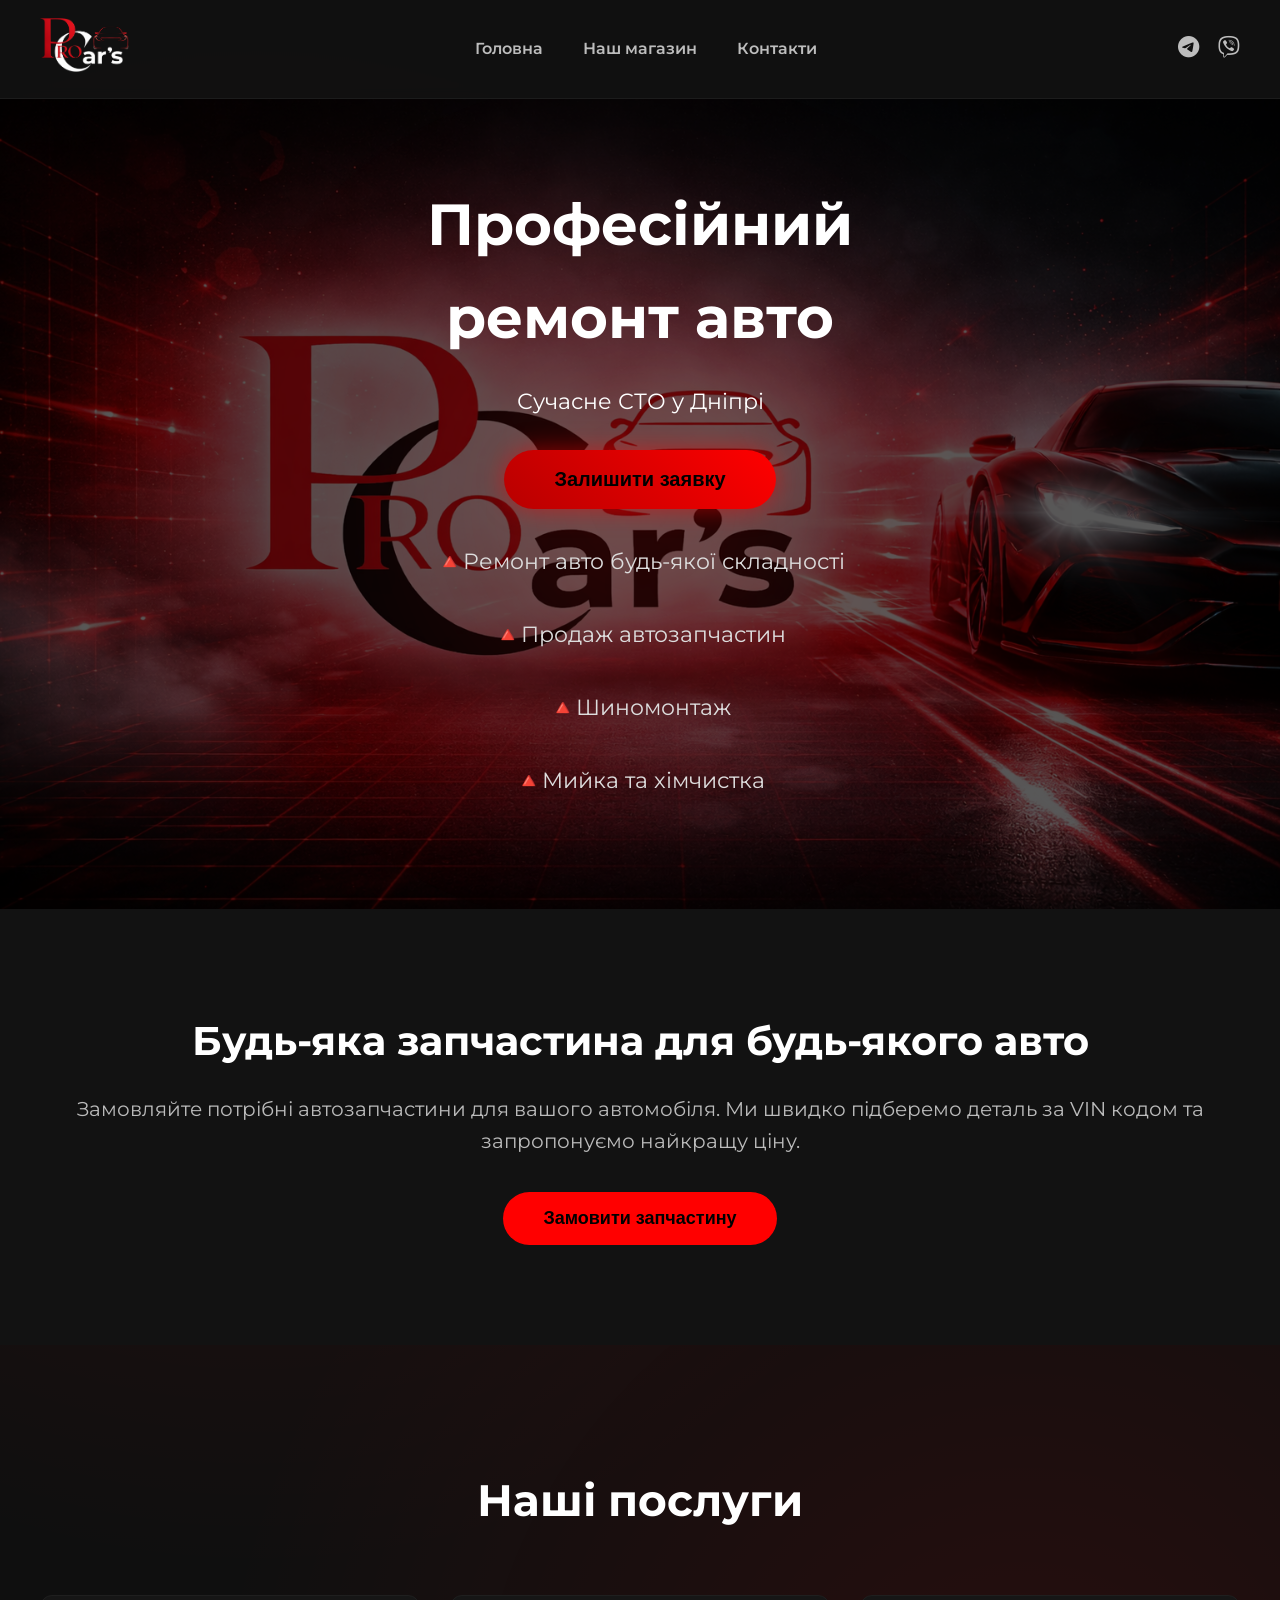
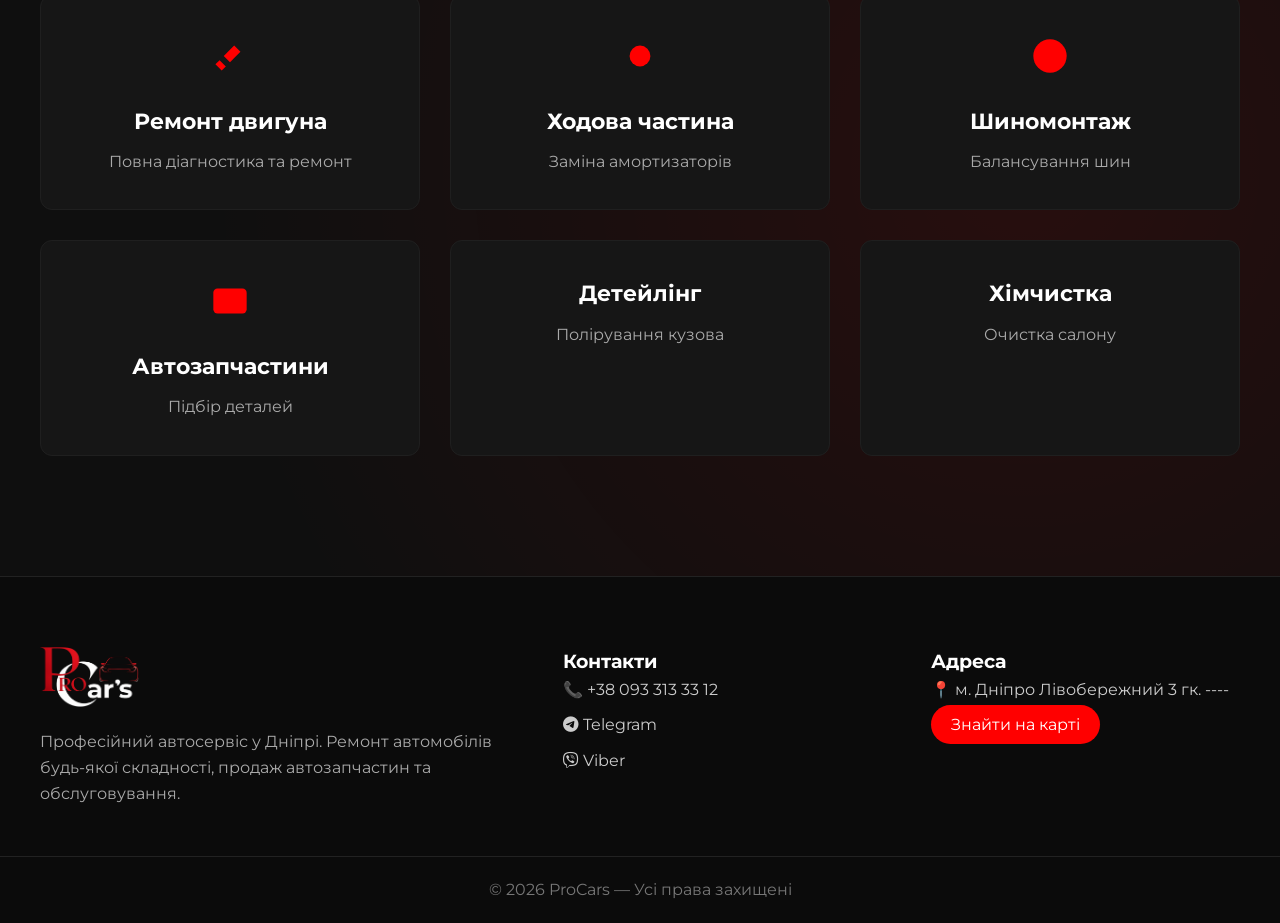
==== commit 1393e592: "ва пв пва" ====
--- a/index.html
+++ b/index.html
@@ -1,449 +1,196 @@
 <!DOCTYPE html>
 <html lang="uk">
-
 <head>
-
     <meta charset="UTF-8">
     <meta name="viewport" content="width=device-width, initial-scale=1.0">
-
     <title>ProCars СТО Дніпро</title>
-
     <link rel="stylesheet" href="css/style.css">
-
-    <!-- icons -->
     <link rel="stylesheet" href="https://cdnjs.cloudflare.com/ajax/libs/font-awesome/6.5.0/css/all.min.css">
-
     <link href="https://fonts.googleapis.com/css2?family=Montserrat:wght@300;400;500;600;700&display=swap" rel="stylesheet">
-
 </head>
-
-
 <body>
 
-
 <!-- SEO -->
-
 <h1 class="seo-hidden">
-
-СТО Дніпро ремонт авто ремонт двигуна ремонт коробки передач
-шиномонтаж продаж автозапчастин BMW Audi Mercedes Volkswagen Toyota
-діагностика авто заміна масла ремонт ходової детейлінг авто
-
+СТО Дніпро ремонт авто ремонт двигуна ремонт коробки передач шиномонтаж продаж автозапчастин BMW Audi Mercedes Volkswagen Toyota діагностика авто заміна масла ремонт ходової детейлінг авто
 </h1>
 
-
 <!-- HEADER -->
-
-    <header class="header">
-
-        <div class="container header__wrap">
-
-            <div class="logo">
-
-                <a href="index.html">
-                    <img src="image/logo.png" alt="ProCars">
-                </a>
-
-            </div>
-
-
-            <nav class="nav">
-
-                <a href="index.html">Головна</a>
-                <a href="shop.html">Наш магазин</a>
-                <a href="#footer">Контакти</a>
-
-            </nav>
-
-
-            <div class="contacts">
-
-                <a href="https://t.me/">
-                    <i class="fa-brands fa-telegram"></i>
-                </a>
-
-                <a href="viber://chat?number=+380933133312">
-                    <i class="fa-brands fa-viber"></i>
-                </a>
-
-            </div>
-
-
-            <div class="burger" onclick="toggleMenu()">
-
-                <span></span>
-                <span></span>
-                <span></span>
-
-            </div>
-
+<header class="header">
+    <div class="container header__wrap">
+        <div class="logo">
+            <a href="index.html">
+                <img src="image/logo.png" alt="ProCars">
+            </a>
         </div>
-
-
-        <div class="mobile-menu">
-
+        <nav class="nav">
             <a href="index.html">Головна</a>
             <a href="shop.html">Наш магазин</a>
             <a href="#footer">Контакти</a>
-
-            <div class="mobile-contacts">
-
-                <a href="https://t.me/">
-                    <i class="fa-brands fa-telegram"></i>
-                    Telegram
-                </a>
-
-                <a href="viber://chat?number=+380933133312">
-                    <i class="fa-brands fa-viber"></i>
-                    Viber
-                </a>
-
-            </div>
-
+        </nav>
+        <div class="contacts">
+            <a href="https://t.me/"><i class="fa-brands fa-telegram"></i></a>
+            <a href="viber://chat?number=+380933133312"><i class="fa-brands fa-viber"></i></a>
         </div>
-
-    </header>
-
-
-
+        <div class="burger" onclick="toggleMenu()">
+            <span></span>
+            <span></span>
+            <span></span>
+        </div>
+    </div>
+    <div class="mobile-menu">
+        <a href="index.html">Головна</a>
+        <a href="shop.html">Наш магазин</a>
+        <a href="#footer">Контакти</a>
+        <div class="mobile-contacts">
+            <a href="https://t.me/"><i class="fa-brands fa-telegram"></i> Telegram</a>
+            <a href="viber://chat?number=+380933133312"><i class="fa-brands fa-viber"></i> Viber</a>
+        </div>
+    </div>
+</header>
 
 <!-- HERO -->
+<section class="hero reveal">
+    <div class="hero__overlay"></div>
+    <div class="hero-glow"></div>
+    <div class="container hero__content">
+        <h2>Професійний ремонт авто</h2>
+        <p>Сучасне СТО у Дніпрі</p>
+        <button class="main-btn open-modal">Залишити заявку</button>
+        <div class="hero__features">
+            <p>🔺Ремонт авто будь-якої складності</p>
+            <p>🔺Продаж автозапчастин</p>
+            <p>🔺Шиномонтаж</p>
+            <p>🔺Мийка та хімчистка</p>
+        </div>
+    </div>
+</section>
 
-    <section class="hero reveal">
-
-        <div class="hero__overlay"></div>
-
-        <div class="container hero__content">
-
-            <h2>
-
-                Професійний ремонт авто
-
-            </h2>
-
-            <p>
-
-                Сучасне СТО у Дніпрі
-
-            </p>
-
-            <button class="main-btn open-modal">
-
-                Залишити заявку
-
-            </button>
-
-            <div class="hero__features">
-
-                <p>🔺Ремонт авто будь-якої складності</p>
-                <p>🔺Продаж автозапчастин</p>
-                <p>🔺Шиномонтаж</p>
-                <p>🔺Мийка та хімчистка</p>
-
-            </div>
-
-        </div>
-
-    </section>
-
-<!-- SHOP -->
-
-    <section class="parts-order">
-
-        <div class="parts-content">
-
-            <h2>
-                Будь-яка запчастина для будь-якого авто
-            </h2>
-
-            <p>
-                Замовляйте потрібні автозапчастини для вашого автомобіля.
-                Ми швидко підберемо деталь за VIN кодом та запропонуємо
-                найкращу ціну.
-            </p>
-
-            <button class="order-btn" onclick="openPartsModal()">
-                Замовити запчастину
-            </button>
-
-        </div>
-
-        <div class="divider"></div>
-
-    </section>
-
-
-
+<!-- PARTS ORDER -->
+<section class="parts-order reveal">
+    <div class="parts-content">
+        <h2>Будь-яка запчастина для будь-якого авто</h2>
+        <p>Замовляйте потрібні автозапчастини для вашого автомобіля. Ми швидко підберемо деталь за VIN кодом та запропонуємо найкращу ціну.</p>
+        <button class="order-btn" onclick="openPartsModal()">Замовити запчастину</button>
+    </div>
+    <div class="divider"></div>
+</section>
 
 <!-- SERVICES -->
-
 <section class="services reveal">
-
     <div class="container">
-
-        <h2 class="section-title">
-            Наші послуги
-        </h2>
-
+        <h2 class="section-title">Наші послуги</h2>
         <div class="services-grid">
-
             <div class="service-card">
-
                 <div class="service-icon">
-
                     <svg viewBox="0 0 24 24">
                         <path d="M14 7l-5 5 3 3 5-5-3-3z"/>
                         <path d="M7 14l-2 2 3 3 2-2z"/>
                     </svg>
-
                 </div>
-
                 <h3>Ремонт двигуна</h3>
                 <p>Повна діагностика та ремонт</p>
-
             </div>
-
-
             <div class="service-card">
-
                 <div class="service-icon">
-
                     <svg viewBox="0 0 24 24">
                         <circle cx="12" cy="12" r="5"/>
                         <circle cx="12" cy="12" r="9" fill="none" stroke-width="2"/>
                     </svg>
-
                 </div>
-
                 <h3>Ходова частина</h3>
                 <p>Заміна амортизаторів</p>
-
             </div>
-
-
             <div class="service-card">
-
                 <div class="service-icon">
-
                     <svg viewBox="0 0 24 24">
                         <circle cx="12" cy="12" r="8"/>
                         <circle cx="12" cy="12" r="3"/>
                     </svg>
-
                 </div>
-
                 <h3>Шиномонтаж</h3>
                 <p>Балансування шин</p>
-
             </div>
-
-
             <div class="service-card">
-
                 <div class="service-icon">
-
                     <svg viewBox="0 0 24 24">
                         <rect x="4" y="6" width="16" height="12" rx="2"/>
                         <path d="M4 10h16"/>
                     </svg>
-
                 </div>
-
                 <h3>Автозапчастини</h3>
                 <p>Підбір деталей</p>
-
             </div>
-
-
             <div class="service-card">
-
                 <div class="service-icon">
-
-                    <svg viewBox="0 0 24 24">
-                        <path d="M3 12h18"/>
-                        <path d="M6 12a6 6 0 0112 0"/>
-                    </svg>
-
+                    <path d="M3 12h18"/>
+                    <path d="M6 12a6 6 0 0112 0"/>
                 </div>
-
                 <h3>Детейлінг</h3>
                 <p>Полірування кузова</p>
-
             </div>
-
-
             <div class="service-card">
-
                 <div class="service-icon">
-
-                    <svg viewBox="0 0 24 24">
-                        <path d="M12 2v20"/>
-                        <path d="M6 8h12"/>
-                        <path d="M8 12h8"/>
-                    </svg>
-
+                    <path d="M12 2v20"/>
+                    <path d="M6 8h12"/>
+                    <path d="M8 12h8"/>
                 </div>
-
                 <h3>Хімчистка</h3>
                 <p>Очистка салону</p>
-
             </div>
-
         </div>
-
     </div>
-
 </section>
 
-
-
-<!-- ================= FOOTER ================= -->
-
+<!-- FOOTER -->
 <footer class="footer" id="footer">
-
     <div class="container footer-grid">
-
-
-        <!-- ЛОГО -->
-
         <div class="footer-logo">
-
             <img src="image/logo.png" alt="ProCars">
-
-            <p class="footer-desc">
-
-                Професійний автосервіс у Дніпрі.
-                Ремонт автомобілів будь-якої складності,
-                продаж автозапчастин та обслуговування.
-
-            </p>
-
+            <p class="footer-desc">Професійний автосервіс у Дніпрі. Ремонт автомобілів будь-якої складності, продаж автозапчастин та обслуговування.</p>
         </div>
-
-
-        <!-- КОНТАКТИ -->
-
         <div class="footer-contact">
-
             <h3>Контакти</h3>
-
-            <a href="tel:+380933133312">
-                📞 +38 093 313 33 12
-            </a>
-
-            <a href="https://t.me/">
-                <i class="fa-brands fa-telegram"></i>
-                Telegram
-            </a>
-
-            <a href="viber://chat?number=+380933133312">
-                <i class="fa-brands fa-viber"></i>
-                Viber
-            </a>
-
+            <a href="tel:+380933133312">📞 +38 093 313 33 12</a>
+            <a href="https://t.me/"><i class="fa-brands fa-telegram"></i> Telegram</a>
+            <a href="viber://chat?number=+380933133312"><i class="fa-brands fa-viber"></i> Viber</a>
         </div>
-
-
-        <!-- АДРЕС -->
-
         <div class="footer-address">
-
             <h3>Адреса</h3>
-
-            <p>
-
-                📍 м. Дніпро  
-                Лівобережний 3 гк. ----
-
-            </p>
-
-            <a href="https://maps.google.com/?q=Dnipro" target="_blank" class="map-btn">
-
-                Знайти на карті
-
-            </a>
-
+            <p>📍 м. Дніпро Лівобережний 3 гк. ----</p>
+            <a href="https://maps.google.com/?q=Dnipro" target="_blank" class="map-btn">Знайти на карті</a>
         </div>
-
-
     </div>
-
-
-
-    <!-- COPYRIGHT -->
-
-    <div class="footer-bottom">
-
-        © 2026 ProCars — Усі права захищені
-
-    </div>
-
+    <div class="footer-bottom">© 2026 ProCars — Усі права захищені</div>
 </footer>
 
-<!-- MODAL -->
-
-<div class="modal">
-
+<!-- MODAL HERO -->
+<div class="modal hero-modal">
     <div class="modal__content">
-
-        <span class="modal__close">
-
-            ✖
-
-        </span>
-
-        <h2>
-
-            Залишити заявку
-
-        </h2>
-
+        <span class="modal__close">✖</span>
+        <h2>Залишити заявку</h2>
         <form>
-
             <input type="text" placeholder="Ваше ім’я">
-
             <input type="tel" placeholder="Телефон">
-
             <textarea placeholder="Опишіть проблему"></textarea>
-
-            <button class="main-btn">
-
-                Надіслати
-
-            </button>
-
+            <button class="main-btn">Надіслати</button>
         </form>
-
     </div>
-
 </div>
 
 <!-- MODAL SHOP -->
-
 <div class="modal" id="partsModal">
-
     <div class="modal__content">
-
         <span class="modal__close" onclick="closePartsModal()">✕</span>
-
         <h3>Замовлення запчастини</h3>
-
         <input type="text" placeholder="Марка та модель авто">
-
         <input type="text" placeholder="Рік випуску">
-
         <input type="text" placeholder="VIN код">
-
         <textarea placeholder="Яка запчастина потрібна"></textarea>
-
         <button class="main-btn">Відправити запит</button>
-
     </div>
-
 </div>
 
-
 <script src="js/script.js"></script>
-
 </body>
-</html>
+</html>
--- a/css/style.css
+++ b/css/style.css
@@ -1,672 +1,671 @@
-/* =====================================
-RESET
-===================================== */
-
+/* ===================================== RESET ===================================== */
 * {
     margin: 0;
     padding: 0;
     box-sizing: border-box;
 }
-
 body {
     font-family: "Montserrat", sans-serif;
-    background: #0f0f0f;
+    background:
+        radial-gradient(circle at 20% 30%, rgba(255,0,0,0.1), transparent 40%),
+        radial-gradient(circle at 80% 70%, rgba(255,0,0,0.1), transparent 40%),
+        #0f0f0f;
     color: white;
-}
-
+    line-height: 1.6;
+}
 a {
     text-decoration: none;
     color: inherit;
 }
-
 .container {
     width: 1200px;
     max-width: 95%;
     margin: auto;
 }
-
 .seo-hidden {
     position: absolute;
     left: -9999px;
 }
 
-
-/* =====================================
-HEADER
-===================================== */
-
+/* ===================================== HEADER ===================================== */
 .header {
-    background: #111;
-    padding: 20px 0;
+
     position: sticky;
     top: 0;
     z-index: 999;
+    background: rgba(17,17,17,0.95);
+    padding: 18px 0;
+    border-bottom: 1px solid #1c1c1c;
+    backdrop-filter: blur(6px);
+    transition: background 0.3s, box-shadow 0.3s;
+
 }
 
 .header__wrap {
+
     display: flex;
     align-items: center;
     justify-content: space-between;
+
+}
+
+.header.scrolled {
+
+    background: rgba(17,17,17,1);
+    box-shadow: 0 4px 15px rgba(0,0,0,0.4);
+
 }
 
 .logo img {
-    height: 50px;
+
+    height: 54px;
+    transition: transform 0.3s;
+
+}
+.logo img:hover {
+
+    transform: scale(1.05);
+
 }
 
 .nav a {
-    margin: 0 15px;
-    font-weight: 500;
-    position: relative;
+
+    margin: 0 18px;
+    font-weight: 600;
+    position: relative;
+    color: #bdbdbd;
+    transition: all 0.3s;
+
 }
 
 .nav a::after {
+
     content: "";
     position: absolute;
     bottom: -5px;
     left: 0;
     width: 0%;
-    height: 2px;
-    background: red;
-    transition: 0.3s;
+    height: 3px;
+    border-radius: 2px;
+    background: linear-gradient(90deg, #ff0000, #ff5f5f);
+    transition: width 0.4s ease;
+
 }
 
 .nav a:hover::after {
+
     width: 100%;
+
 }
 
 .contacts i {
+
     font-size: 22px;
     margin-left: 15px;
+    transition: .2s;
+
+}
+
+/* CONTACT ICONS */
+
+.contacts i {
+    
+    font-size: 22px;
+    margin-left: 15px;
+    transition: transform 0.3s, color 0.3s, text-shadow 0.3s;
+    color: #bdbdbd;
+
 }
 
 .contacts i:hover {
-    color: red;
-}
-
-
-/* =====================================
-BURGER
-===================================== */
+
+    color: #ff0000;
+    transform: scale(1.2);
+    text-shadow: 0 0 8px rgba(255,0,0,0.5);
+
+}
+
+
+/* ===================================== BURGER ===================================== */
 
 .burger {
+
     display: none;
     flex-direction: column;
     gap: 5px;
     cursor: pointer;
+    z-index: 10001;
+
 }
 
 .burger span {
-    width: 25px;
+
+    width: 28px;
     height: 3px;
     background: white;
-}
-
-
-/* =====================================
-MOBILE MENU
-===================================== */
+    border-radius: 2px;
+    transition: all 0.3s;
+
+}
+
+.burger.active span:nth-child(1){ transform: rotate(45deg) translate(5px, 5px); }
+.burger.active span:nth-child(2){ opacity: 0; }
+.burger.active span:nth-child(3){ transform: rotate(-45deg) translate(6px, -6px); }
+
+
+/* ===================================== MOBILE MENU ===================================== */
 
 .mobile-menu {
+
     position: fixed;
     top: 0;
     right: -100%;
     width: 260px;
     height: 100vh;
-
     background: #111;
-
     display: flex;
     flex-direction: column;
-
-    padding: 40px 30px;
-    gap: 20px;
-
-    transition: 0.3s;
-
+    padding: 60px 30px;
+    gap: 25px;
+    transition: right 0.4s ease;
     z-index: 9999;
+
 }
 
 .mobile-menu.active {
+    
     right: 0;
-}
-
+
+}
+
+.mobile-menu a {
+
+    font-size: 20px;
+    font-weight: 500;
+    color: #bdbdbd;
+    transition: all 0.3s;
+
+}
+.mobile-menu a:hover {
+
+    color: #ff0000;
+
+}
 .mobile-contacts {
-    margin-top: 20px;
-
+
+    margin-top: 30px;
     display: flex;
     flex-direction: column;
-    gap: 15px;
-}
-
-
-/* =====================================
-HERO
-===================================== */
-
-.hero {
-    height: 90vh;
-
-    background: url("../image/fon.jpg") center/cover no-repeat;
-
-    position: relative;
-
+    gap: 20px;
+
+}
+
+@media (max-width: 900px){
+
+    .nav, .contacts{ display:none; }
+    .burger{ display:flex; }
+    
+}
+
+/* ===================================== HERO ===================================== */
+.hero, .shop-hero {
+    position: relative;
     display: flex;
     align-items: center;
     justify-content: center;
-
     text-align: center;
-}
-
+    overflow: hidden;
+}
+.hero {
+    height: 90vh;
+    background: url("../image/fon.jpg") center/cover no-repeat;
+}
 .hero__overlay {
     position: absolute;
     inset: 0;
     background: rgba(0,0,0,0.65);
 }
-
 .hero__content {
     position: relative;
     z-index: 2;
     max-width: 700px;
-}
-
+    margin: auto;
+    padding: 20px;
+}
 .hero h2 {
     font-size: 58px;
     margin-bottom: 20px;
-    font-weight: 800;
-}
-
+    font-weight: 700;
+}
 .hero p {
     font-size: 22px;
-    margin-bottom: 35px;
-}
-
+    margin-bottom: 30px;
+}
+.hero__features {
+    margin-top: 35px;
+    display: grid;
+    gap: 8px;
+    font-size: 18px;
+    color: #ddd;
+}
+
+/* ===================================== BUTTONS ===================================== */
 .main-btn {
+    display: inline-block;
     background: linear-gradient(45deg,#b80000,#ff0000);
     padding: 18px 50px;
-
     border: none;
     border-radius: 40px;
-
     font-size: 20px;
     font-weight: 700;
-
     cursor: pointer;
-
     box-shadow: 0 0 25px rgba(255,0,0,0.5);
-
-    transition: 0.3s;
-}
-
+    transition: .3s;
+}
 .main-btn:hover {
     transform: scale(1.05);
 }
 
-.hero__features {
-    margin-top: 30px;
-
-    display: flex;
-    flex-direction: column;
-    gap: 12px;
-
-    align-items: center;
-}
-
-.hero__features p {
-    background: rgba(255,255,255,0.1);
-    padding: 10px 20px;
-    border-radius: 12px;
-}
-
-
-/* =====================================
-DIVIDER HERO → PARTS
-===================================== */
-
-.hero-divider {
-    position: relative;
-    height: 150px;
-    background: #0f0f0f;
-}
-
-.hero-divider::before {
-
-    content: "";
-
-    position: absolute;
-
-    top: -120px;
-    left: 0;
-
-    width: 100%;
-    height: 200px;
-
-    background: #0f0f0f;
-
-    transform: skewY(-5deg);
-}
-
-
-/* =====================================
-PARTS ORDER
-===================================== */
-
+/* ===================================== PARTS ORDER ===================================== */
 .parts-order {
-    position: relative;
-
-    min-height: 80vh;
-
-    display: flex;
-    align-items: center;
-    justify-content: center;
-
+    padding: 100px 0;
     text-align: center;
-}
-
-.parts-order::before {
-    content: "";
-
-    position: absolute;
-    inset: 0;
-
-    background:
-        linear-gradient(rgba(0,0,0,0.85),rgba(0,0,0,0.95)),
-        url("../image/parts-bg.jpg") center/cover no-repeat;
-}
-
-.parts-content {
-    position: relative;
-    z-index: 2;
-    max-width: 700px;
-}
-
+    background: #121212;
+}
 .parts-content h2 {
-    font-size: 48px;
-    margin-bottom: 25px;
-}
-
+    font-size: 40px;
+    margin-bottom: 20px;
+}
 .parts-content p {
     font-size: 20px;
-    color: #ddd;
-    margin-bottom: 40px;
-}
-
+    color: #bbb;
+    margin-bottom: 35px;
+}
 .order-btn {
-    background: linear-gradient(45deg,#b80000,#ff0000);
-    padding: 20px 55px;
-
+    background: red;
     border: none;
+    padding: 16px 40px;
+    font-size: 18px;
+    font-weight: 600;
     border-radius: 40px;
-
-    font-size: 20px;
-
     cursor: pointer;
 }
 
-
-/* =====================================
-SERVICES
-===================================== */
-
+/* ===================================== SERVICES ===================================== */
 .services {
-    padding: 110px 0;
-}
-
+    padding: 120px 0;
+}
 .section-title {
+    font-size: 44px;
     text-align: center;
-    font-size: 40px;
-    margin-bottom: 70px;
-}
-
+    margin-bottom: 60px;
+}
 .services-grid {
     display: grid;
     grid-template-columns: repeat(3,1fr);
-    gap: 35px;
-}
-
+    gap: 30px;
+}
 .service-card {
     background: #161616;
-
-    padding: 40px;
-
-    border-radius: 16px;
-
+    padding: 35px;
+    border-radius: 12px;
+    border: 1px solid #1f1f1f;
     text-align: center;
-
-    transition: 0.3s;
-}
-
+    transition: .3s;
+}
 .service-card:hover {
-    transform: translateY(-8px);
-    box-shadow: 0 10px 30px rgba(0,0,0,0.7);
-}
-
-.service-icon {
-    width: 70px;
-    height: 70px;
-
-    background: red;
-
-    margin: auto;
+    transform: translateY(-10px) scale(1.02);
+    box-shadow: 0 0 35px rgba(255,0,0,.4);
+}
+.service-icon svg {
+    width: 50px;
+    height: 50px;
+    fill: red;
+    margin-bottom: 15px;
+}
+.service-card h3 {
+    font-size: 22px;
+    margin-bottom: 10px;
+}
+.service-card p {
+    color: #aaa;
+}
+
+/* ===================================== SHOP HERO ===================================== */
+
+.shop-hero {
+    position: relative;
+    padding: 120px 0;
+    text-align: center;
+    background: url("../image/parts-bg.jpg") center/cover no-repeat;
+    overflow: hidden;
+}
+
+.shop-hero::before {
+    content: '';
+    position: absolute;
+    inset: 0;
+    background: rgba(0,0,0,0.65);
+    z-index: 0;
+}
+
+.shop-hero .container {
+    position: relative;
+    z-index: 1;
+}
+
+.shop-hero h2 {
+
+    font-size: 52px;
     margin-bottom: 20px;
 
-    border-radius: 50%;
+}
+
+.shop-hero p {
+
+    font-size: 20px;
+    color: #ccc;
+
+}
+
+/* ===================================== SHOP WALL ===================================== */
+
+
+
+.shop-row {
 
     display: flex;
     align-items: center;
-    justify-content: center;
-}
-
-
-/* =====================================
-SHOP PAGE
-===================================== */
-
-.shop {
-
-    position: relative;
-
-    max-width: 1200px;
-    margin: auto;
-
+    gap: 70px;
+    margin-bottom: 120px;
+
+}
+
+.shop-row.reverse {
+
+    flex-direction: row-reverse;
+
+}
+
+.shop-text {
+
+    flex: 1;
+
+}
+
+.shop-text h2 {
+
+    font-size: 46px;
+    font-weight: 700;
+    margin-bottom: 20px;
+
+}
+
+.shop-text p {
+
+    font-size: 20px;
+    color: #ccc;
+    line-height: 1.8;
+    margin-bottom: 20px;
+
+}
+
+.shop-image {
+
+    flex: 1;
+    position: relative;
+
+}
+
+.shop-image img {
+    width: 100%;
+    height: 380px;
+    object-fit: cover;
+    border-radius: 14px;
+    border: 4px solid rgba(255,0,0,.35);
+    box-shadow: 0 0 30px rgba(255,0,0,0.25), 0 0 80px rgba(255,0,0,0.1);
+    transition: transform .4s;
+}
+.shop-image img:hover {
+    transform: scale(1.03);
+}
+
+/* ===================================== SHOP CTA ===================================== */
+
+.shop-cta {
+    position: relative;
     padding: 120px 20px;
-
-    display: flex;
-    flex-direction: column;
-    gap: 120px;
-}
-
-
-/* фон */
-
-.shop::before {
-
+    text-align: center;
+    background-color: #111;
+    overflow: hidden;
+    z-index: 1;
+}
+
+.shop-cta .container {
+    position: relative;
+    z-index: 2;
+}
+
+.shop-cta h2 {
+
+    font-size: 42px;
+    margin-bottom: 20px;
+
+}
+
+.shop-cta p {
+
+    font-size: 20px;
+    color: #bbb;
+    margin-bottom: 40px;
+
+}
+
+.shop-categories {
+
+    padding: 110px 0;
+
+}
+
+/* -------- ALL BACKGROUND ----------- */
+
+.shop-background {
+    position: relative;
+    background-color: #111; /* темный фон */
+    overflow: hidden;
+}
+
+/* Контент блока поверх точек */
+.shop-background .container {
+    position: relative;
+    z-index: 2;
+}
+
+/* Передний слой точек */
+.shop-background::before,
+.shop-background::after {
     content: "";
-
     position: absolute;
-    inset: 0;
-
-    background:
-
-        radial-gradient(circle at 20% 20%, rgba(120,0,0,.25), transparent 40%),
-        radial-gradient(circle at 80% 60%, rgba(120,0,0,.2), transparent 40%),
-        radial-gradient(circle at 40% 90%, rgba(120,0,0,.2), transparent 40%);
-
-    pointer-events: none;
-}
-
-
-/* латки */
-
-.shop-patch {
-    position: absolute;
-    z-index: 1;
-}
-
-.shop-patch img {
-
-    width: 340px;
-
-    opacity: 0.85;
-
-    clip-path: polygon(
-        0 0,
-        100% 5%,
-        95% 100%,
-        5% 95%
-    );
-
-    box-shadow: 0 20px 40px rgba(0,0,0,0.6);
-}
-
-
-/* позиции */
-
-.patch-engine { top: 40px; left: 40px; }
-.patch-gearbox { top: 420px; right: 60px; }
-.patch-brake { bottom: 120px; left: 120px; }
-.patch-wheel { top: 700px; right: 180px; }
-.patch-filter { top: 950px; left: 200px; }
-.patch-light { bottom: 60px; right: 80px; }
-
-
-/* текст */
-
-.shop-text {
-
-    position: relative;
-    z-index: 2;
-
-    max-width: 520px;
-}
-
-.shop-text:nth-child(5) {
-    margin-left: auto;
-}
-
-.shop-text:nth-child(7) {
-    margin-left: 120px;
-}
-
-.shop-text h2 {
-    font-size: 36px;
-    margin-bottom: 20px;
-}
-
-.shop-text p {
-    color: #ccc;
-    line-height: 1.7;
-}
-
-.shop-highlight {
-    font-size: 26px;
-    font-weight: bold;
-    color: #ff2a2a;
-    margin-top: 10px;
-}
-
-.shop-btn {
-
-    display: inline-block;
-
-    margin-top: 20px;
-
-    padding: 14px 32px;
-
-    background: linear-gradient(45deg,#7a0000,#ff0000);
-
-    border-radius: 8px;
-}
-
-
-/* =====================================
-FOOTER
-===================================== */
+    top: 0; left: 0;
+    width: 100%;
+    height: 100%;
+    background: transparent;
+    border-radius: 50%;
+}
+
+/* Слой 1 — больше точек, разные размеры */
+.shop-background::before {
+    box-shadow:
+        10vw 5vh #ff0000,
+        20vw 20vh #ff1919,
+        35vw 15vh #ff3b3b,
+        50vw 10vh #ff4d4d,
+        65vw 30vh #ff2e2e,
+        80vw 25vh #ff0000,
+        90vw 40vh #ff1919,
+        5vw 35vh #ff3b3b,
+        15vw 50vh #ff4d4d,
+        40vw 60vh #ff2e2e;
+    width: 2px;
+    height: 2px;
+    border-radius: 50%;
+    animation: sparkFall 15s linear infinite;
+    opacity: 0.9;
+}
+
+/* Слой 2 — для хаотичности */
+.shop-background::after {
+    box-shadow:
+        5vw 10vh #ff1919,
+        25vw 5vh #ff0000,
+        45vw 25vh #ff3b3b,
+        60vw 15vh #ff4d4d,
+        75vw 35vh #ff2e2e,
+        85vw 50vh #ff0000,
+        95vw 40vh #ff1919,
+        15vw 60vh #ff3b3b,
+        30vw 45vh #ff4d4d,
+        55vw 55vh #ff2e2e;
+    width: 2px;
+    height: 2px;
+    border-radius: 50%;
+    animation: sparkFall2 18s linear infinite;
+    opacity: 0.9;
+}
+
+@keyframes sparkFall {
+    0% { transform: translateY(-10px); opacity: 0; }
+    10% { opacity: 1; }
+    90% { transform: translateY(120%); opacity: 1; }
+    100% { opacity: 0; }
+}
+
+@keyframes sparkFall2 {
+    0% { transform: translateY(-10px); opacity: 0; }
+    10% { opacity: 1; }
+    90% { transform: translateY(120%); opacity: 1; }
+    100% { opacity: 0; }
+}
+
+/* ===================================== FOOTER ===================================== */
 
 .footer {
-
     background: #0b0b0b;
-
     padding: 70px 0 0;
-
     border-top: 1px solid #222;
 }
-
 .footer-grid {
-
     display: grid;
-
     grid-template-columns: 1.5fr 1fr 1fr;
-
     gap: 60px;
 }
-
 .footer-logo img {
     height: 60px;
     margin-bottom: 15px;
 }
-
 .footer-desc {
     color: #aaa;
 }
-
-.footer-contact a {
+.footer-contact a, .footer-address p {
     display: block;
     margin-bottom: 10px;
     color: #ccc;
 }
-
-.footer-address p {
-    color: #ccc;
-    margin-bottom: 15px;
-}
-
 .map-btn {
-
     background: red;
-
     padding: 10px 20px;
-
     border-radius: 25px;
 }
-
 .footer-bottom {
-
     text-align: center;
-
     margin-top: 50px;
-
     padding: 20px;
-
     border-top: 1px solid #222;
-
     color: #777;
 }
 
-
-/* =====================================
-MODAL
-===================================== */
-
+/* ===================================== MODAL ===================================== */
 .modal {
-
     position: fixed;
-
-    top: 0;
-    left: 0;
-
-    width: 100%;
-    height: 100%;
-
+    inset: 0;
     display: none;
-
     align-items: center;
     justify-content: center;
-
+    padding: 30px;
     background: rgba(0,0,0,0.85);
-
     z-index: 99999;
-}
-
+    overflow-y: auto;
+}
 .modal.active {
     display: flex;
 }
-
 .modal__content {
-
-    position: relative;
-
-    background: #111;
-
-    padding: 45px;
-
-    width: 420px;
-    max-width: 90%;
-
+    position: relative;
+    width: 480px;
+    max-width: 95%;
+    background: #121212;
     border-radius: 16px;
-
-    box-shadow: 0 25px 70px rgba(0,0,0,0.9);
-}
-
-.modal__content input,
-.modal__content textarea {
-
+    padding: 40px 35px;
+    display: flex;
+    flex-direction: column;
+    gap: 18px;
+}
+.modal__content input, .modal__content textarea {
     width: 100%;
-
     padding: 14px;
-
-    margin-bottom: 15px;
-
-    background: #1c1c1c;
-
-    border: none;
-    border-radius: 6px;
-
+    border-radius: 8px;
+    border: 1px solid #2a2a2a;
+    background: #1a1a1a;
     color: white;
 }
-
+.modal__content button.main-btn {
+    align-self: flex-start;
+}
 .modal__close {
-
     position: absolute;
-
-    top: 15px;
-    right: 20px;
-
-    font-size: 22px;
-
+    top: 14px;
+    right: 18px;
+    font-size: 20px;
     cursor: pointer;
 }
 
-
-/* =====================================
-ADAPTIVE
-===================================== */
-
+/* ===================================== HERO GLOW ===================================== */
+.hero-glow {
+    position: absolute;
+    width: 600px;
+    height: 600px;
+    background: radial-gradient(circle, rgba(255,0,0,.3), transparent 60%);
+    filter: blur(120px);
+    animation: glowMove 8s infinite alternate;
+}
+@keyframes glowMove {
+    from { transform: translate(-100px,-100px); }
+    to { transform: translate(100px,100px); }
+}
+
+/* ===================================== REVEAL ===================================== */
+.reveal {
+    opacity: 0;
+    transform: translateY(60px);
+    transition: all 1s ease;
+}
+.reveal.active {
+    opacity: 1;
+    transform: translateY(0);
+}
+
+/* ===================================== ADAPTIVE ===================================== */
 @media (max-width: 900px) {
-
-    .nav {
-        display: none;
-    }
-
-    .contacts {
-        display: none;
-    }
-
-    .burger {
-        display: flex;
-    }
-
-    .services-grid {
-        grid-template-columns: 1fr 1fr;
-    }
-
-    .footer-grid {
-        grid-template-columns: 1fr;
-        text-align: center;
-        gap: 40px;
-    }
-
-    .shop-patch {
-        display: none;
-    }
-
-}
-
+    .nav, .contacts { display: none; }
+    .burger { display: flex; }
+    .services-grid { grid-template-columns: 1fr; }
+    .shop-row { flex-direction: column; gap: 40px; }
+    .shop-row.reverse { flex-direction: column; }
+    .shop-image img { height: 260px; }
+    .footer-grid { grid-template-columns: 1fr; text-align: center; gap: 40px; }
+}
 @media (max-width: 600px) {
-
-    .hero h2 {
-        font-size: 36px;
-    }
-
-    .hero p {
-        font-size: 18px;
-    }
-
-    .services-grid {
-        grid-template-columns: 1fr;
-    }
-
-    .parts-content h2 {
-        font-size: 32px;
-    }
-
-}
+    .hero h2 { font-size: 36px; }
+    .shop-hero h2 { font-size: 34px; }
+    .shop-text h2 { font-size: 30px; }
+}
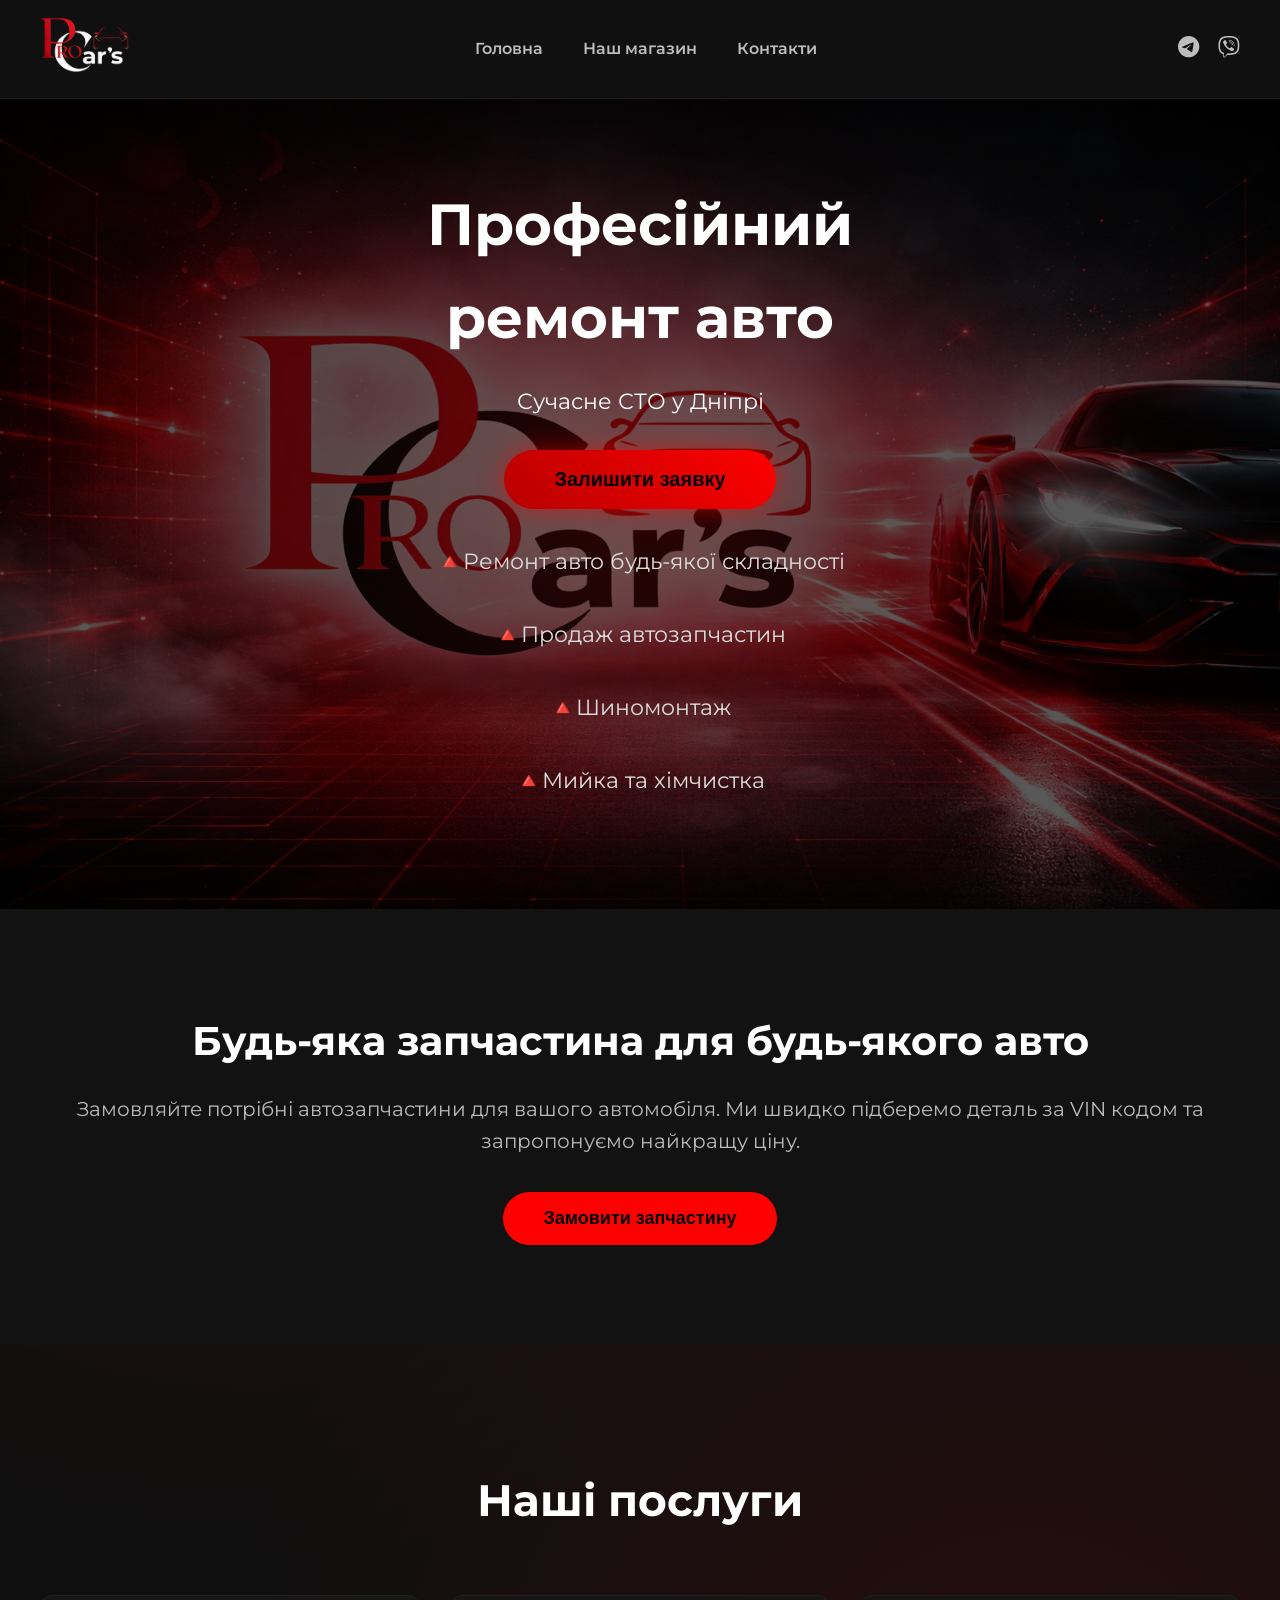
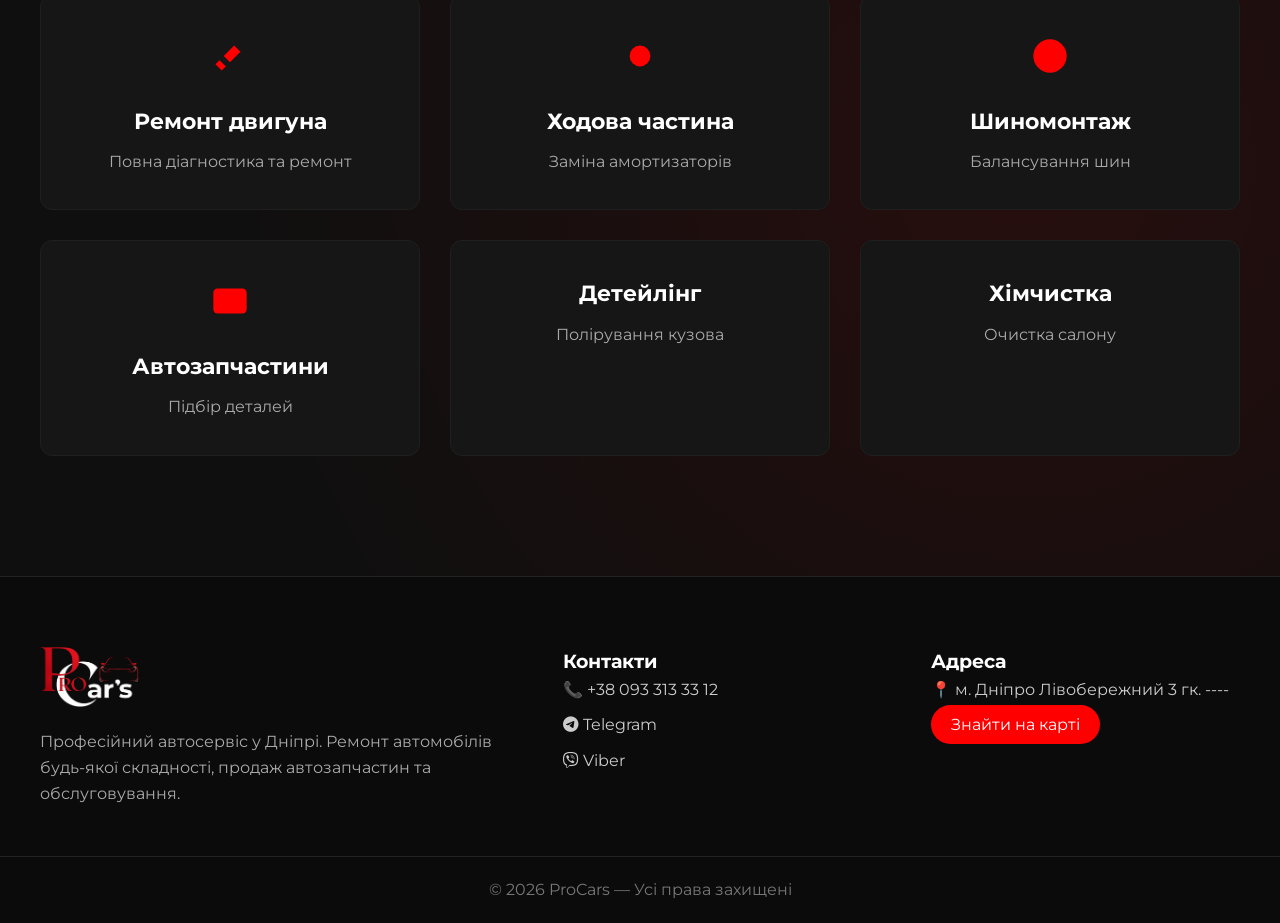
==== commit 5d176976: "вап" ====
--- a/index.html
+++ b/index.html
@@ -10,7 +10,6 @@
 </head>
 <body>
 
-<!-- SEO -->
 <h1 class="seo-hidden">
 СТО Дніпро ремонт авто ремонт двигуна ремонт коробки передач шиномонтаж продаж автозапчастин BMW Audi Mercedes Volkswagen Toyota діагностика авто заміна масла ремонт ходової детейлінг авто
 </h1>
@@ -32,7 +31,7 @@
             <a href="https://t.me/"><i class="fa-brands fa-telegram"></i></a>
             <a href="viber://chat?number=+380933133312"><i class="fa-brands fa-viber"></i></a>
         </div>
-        <div class="burger" onclick="toggleMenu()">
+        <div class="burger">
             <span></span>
             <span></span>
             <span></span>
@@ -67,17 +66,16 @@
 </section>
 
 <!-- PARTS ORDER -->
-<section class="parts-order reveal">
+<section class="parts-order reveal animated-bg">
     <div class="parts-content">
         <h2>Будь-яка запчастина для будь-якого авто</h2>
         <p>Замовляйте потрібні автозапчастини для вашого автомобіля. Ми швидко підберемо деталь за VIN кодом та запропонуємо найкращу ціну.</p>
-        <button class="order-btn" onclick="openPartsModal()">Замовити запчастину</button>
+        <button class="order-btn open-parts-modal">Замовити запчастину</button>
     </div>
-    <div class="divider"></div>
 </section>
 
 <!-- SERVICES -->
-<section class="services reveal">
+<section class="services reveal animated-bg">
     <div class="container">
         <h2 class="section-title">Наші послуги</h2>
         <div class="services-grid">
@@ -164,7 +162,7 @@
     <div class="footer-bottom">© 2026 ProCars — Усі права захищені</div>
 </footer>
 
-<!-- MODAL HERO -->
+<!-- MODALS -->
 <div class="modal hero-modal">
     <div class="modal__content">
         <span class="modal__close">✖</span>
@@ -178,10 +176,9 @@
     </div>
 </div>
 
-<!-- MODAL SHOP -->
 <div class="modal" id="partsModal">
     <div class="modal__content">
-        <span class="modal__close" onclick="closePartsModal()">✕</span>
+        <span class="modal__close">✕</span>
         <h3>Замовлення запчастини</h3>
         <input type="text" placeholder="Марка та модель авто">
         <input type="text" placeholder="Рік випуску">
--- a/css/style.css
+++ b/css/style.css
@@ -1,4 +1,5 @@
 /* ===================================== RESET ===================================== */
+
 * {
     margin: 0;
     padding: 0;
@@ -24,7 +25,20 @@
 }
 .seo-hidden {
     position: absolute;
-    left: -9999px;
+    width: 1px;
+    height: 1px;
+    margin: -1px;
+    border: 0;
+    padding: 0;
+    
+    white-space: nowrap;
+    clip-path: inset(100%);
+    clip: rect(0 0 0 0);
+    overflow: hidden;
+}
+
+html, body {
+    overflow-x: hidden;
 }
 
 /* ===================================== HEADER ===================================== */
@@ -159,23 +173,53 @@
 
     position: fixed;
     top: 0;
-    right: -100%;
-    width: 260px;
-    height: 100vh;
-    background: #111;
-    display: flex;
-    flex-direction: column;
-    padding: 60px 30px;
-    gap: 25px;
-    transition: right 0.4s ease;
+    right: 0;
+
+    width: 280px;
+    height: 100%;
+
+    background: rgba(15, 15, 15, 0.98);
+    backdrop-filter: blur(10px);
+
+    padding: 80px 20px;
+
+    transform: translateX(100%);
+    opacity: 0;
+    visibility: hidden;
+
+    transition: 
+        transform 0.4s ease,
+        opacity 0.3s ease,
+        visibility 0.3s;
+
     z-index: 9999;
 
 }
 
+.menu-overlay {
+    position: fixed;
+    inset: 0;
+
+    background: rgba(0,0,0,0.6);
+
+    opacity: 0;
+    visibility: hidden;
+
+    transition: 0.3s;
+    z-index: 9998;
+}
+
+.menu-overlay.active {
+    opacity: 1;
+    visibility: visible;
+}
+
+/* АКТИВНОЕ СОСТОЯНИЕ */
+
 .mobile-menu.active {
-    
-    right: 0;
-
+    transform: translateX(0);
+    opacity: 1;
+    visibility: visible;
 }
 
 .mobile-menu a {
@@ -467,84 +511,145 @@
 
 }
 
-/* -------- ALL BACKGROUND ----------- */
+/* ================== HEAVY RED SPARK RAIN ================== */
+
 
 .shop-background {
     position: relative;
-    background-color: #111; /* темный фон */
+    background: #0b0b0b;
     overflow: hidden;
 }
 
-/* Контент блока поверх точек */
+/* Контент поверх */
 .shop-background .container {
     position: relative;
-    z-index: 2;
-}
-
-/* Передний слой точек */
+    z-index: 5;
+}
+
+/* ОБЩИЕ СЛОИ */
 .shop-background::before,
-.shop-background::after {
+.shop-background::after,
+.shop-background .bg-layer {
     content: "";
     position: absolute;
-    top: 0; left: 0;
-    width: 100%;
-    height: 100%;
-    background: transparent;
-    border-radius: 50%;
-}
-
-/* Слой 1 — больше точек, разные размеры */
+    inset: 0;
+    pointer-events: none;
+}
+
+/* ================= СЛОЙ 1 (мелкие, но яркие) ================= */
+.shop-background::before {
+    width: 1.5px;
+    height: 1.5px;
+
+    box-shadow:
+        5vw 10vh #ff0000,
+        10vw 30vh #ff2a2a,
+        15vw 50vh #ff0000,
+        20vw 70vh #ff3a3a,
+        25vw 20vh #ff0000,
+        30vw 60vh #ff4444,
+        35vw 40vh #ff0000,
+        40vw 80vh #ff2a2a,
+        45vw 10vh #ff0000,
+        50vw 50vh #ff3a3a,
+        55vw 30vh #ff0000,
+        60vw 75vh #ff4444,
+        65vw 15vh #ff0000,
+        70vw 55vh #ff2a2a,
+        75vw 35vh #ff0000,
+        80vw 65vh #ff3a3a,
+        85vw 25vh #ff0000,
+        90vw 45vh #ff4444,
+        95vw 70vh #ff0000;
+
+    animation: rainFast 8s linear infinite;
+    filter:
+        drop-shadow(0 0 8px rgba(255,0,0,1))
+        drop-shadow(0 0 15px rgba(255,0,0,0.6));
+}
+
+/* ================= СЛОЙ 2 (средние) ================= */
+.shop-background::after {
+    width: 2.2px;
+    height: 2.2px;
+
+    box-shadow:
+        8vw 15vh #ff0000,
+        18vw 45vh #ff5555,
+        28vw 75vh #ff0000,
+        38vw 25vh #ff2a2a,
+        48vw 55vh #ff0000,
+        58vw 35vh #ff3a3a,
+        68vw 65vh #ff0000,
+        78vw 20vh #ff5555,
+        88vw 50vh #ff0000,
+        98vw 80vh #ff2a2a;
+
+    animation: rainSlow 12s linear infinite;
+    filter:
+        drop-shadow(0 0 10px rgba(255,0,0,1))
+        drop-shadow(0 0 20px rgba(255,0,0,0.7));
+}
+
+/* ================= СЛОЙ 3 (крупные яркие “удары”) ================= */
+.shop-background {
+    --big-sparks: 
+        12vw 20vh #ff0000,
+        32vw 60vh #ff0000,
+        52vw 40vh #ff0000,
+        72vw 70vh #ff0000,
+        92vw 30vh #ff0000;
+}
+
 .shop-background::before {
     box-shadow:
-        10vw 5vh #ff0000,
-        20vw 20vh #ff1919,
-        35vw 15vh #ff3b3b,
-        50vw 10vh #ff4d4d,
-        65vw 30vh #ff2e2e,
-        80vw 25vh #ff0000,
-        90vw 40vh #ff1919,
-        5vw 35vh #ff3b3b,
-        15vw 50vh #ff4d4d,
-        40vw 60vh #ff2e2e;
-    width: 2px;
-    height: 2px;
-    border-radius: 50%;
-    animation: sparkFall 15s linear infinite;
-    opacity: 0.9;
-}
-
-/* Слой 2 — для хаотичности */
-.shop-background::after {
-    box-shadow:
-        5vw 10vh #ff1919,
-        25vw 5vh #ff0000,
-        45vw 25vh #ff3b3b,
-        60vw 15vh #ff4d4d,
-        75vw 35vh #ff2e2e,
-        85vw 50vh #ff0000,
-        95vw 40vh #ff1919,
-        15vw 60vh #ff3b3b,
-        30vw 45vh #ff4d4d,
-        55vw 55vh #ff2e2e;
-    width: 2px;
-    height: 2px;
-    border-radius: 50%;
-    animation: sparkFall2 18s linear infinite;
-    opacity: 0.9;
-}
-
-@keyframes sparkFall {
-    0% { transform: translateY(-10px); opacity: 0; }
-    10% { opacity: 1; }
-    90% { transform: translateY(120%); opacity: 1; }
-    100% { opacity: 0; }
-}
-
-@keyframes sparkFall2 {
-    0% { transform: translateY(-10px); opacity: 0; }
-    10% { opacity: 1; }
-    90% { transform: translateY(120%); opacity: 1; }
-    100% { opacity: 0; }
+        var(--big-sparks),
+        5vw 10vh #ff0000,
+        10vw 30vh #ff2a2a,
+        15vw 50vh #ff0000,
+        20vw 70vh #ff3a3a,
+        25vw 20vh #ff0000,
+        30vw 60vh #ff4444,
+        35vw 40vh #ff0000,
+        40vw 80vh #ff2a2a,
+        45vw 10vh #ff0000,
+        50vw 50vh #ff3a3a;
+}
+
+/* ================= АНИМАЦИИ ================= */
+
+@keyframes rainFast {
+    0% {
+        transform: translateY(-30px) translateX(0);
+        opacity: 0;
+    }
+    10% {
+        opacity: 1;
+    }
+    50% {
+        transform: translateY(60vh) translateX(-15px);
+    }
+    100% {
+        transform: translateY(140vh) translateX(20px);
+        opacity: 0;
+    }
+}
+
+@keyframes rainSlow {
+    0% {
+        transform: translateY(-40px) translateX(0);
+        opacity: 0;
+    }
+    15% {
+        opacity: 1;
+    }
+    60% {
+        transform: translateY(70vh) translateX(25px);
+    }
+    100% {
+        transform: translateY(150vh) translateX(-20px);
+        opacity: 0;
+    }
 }
 
 /* ===================================== FOOTER ===================================== */
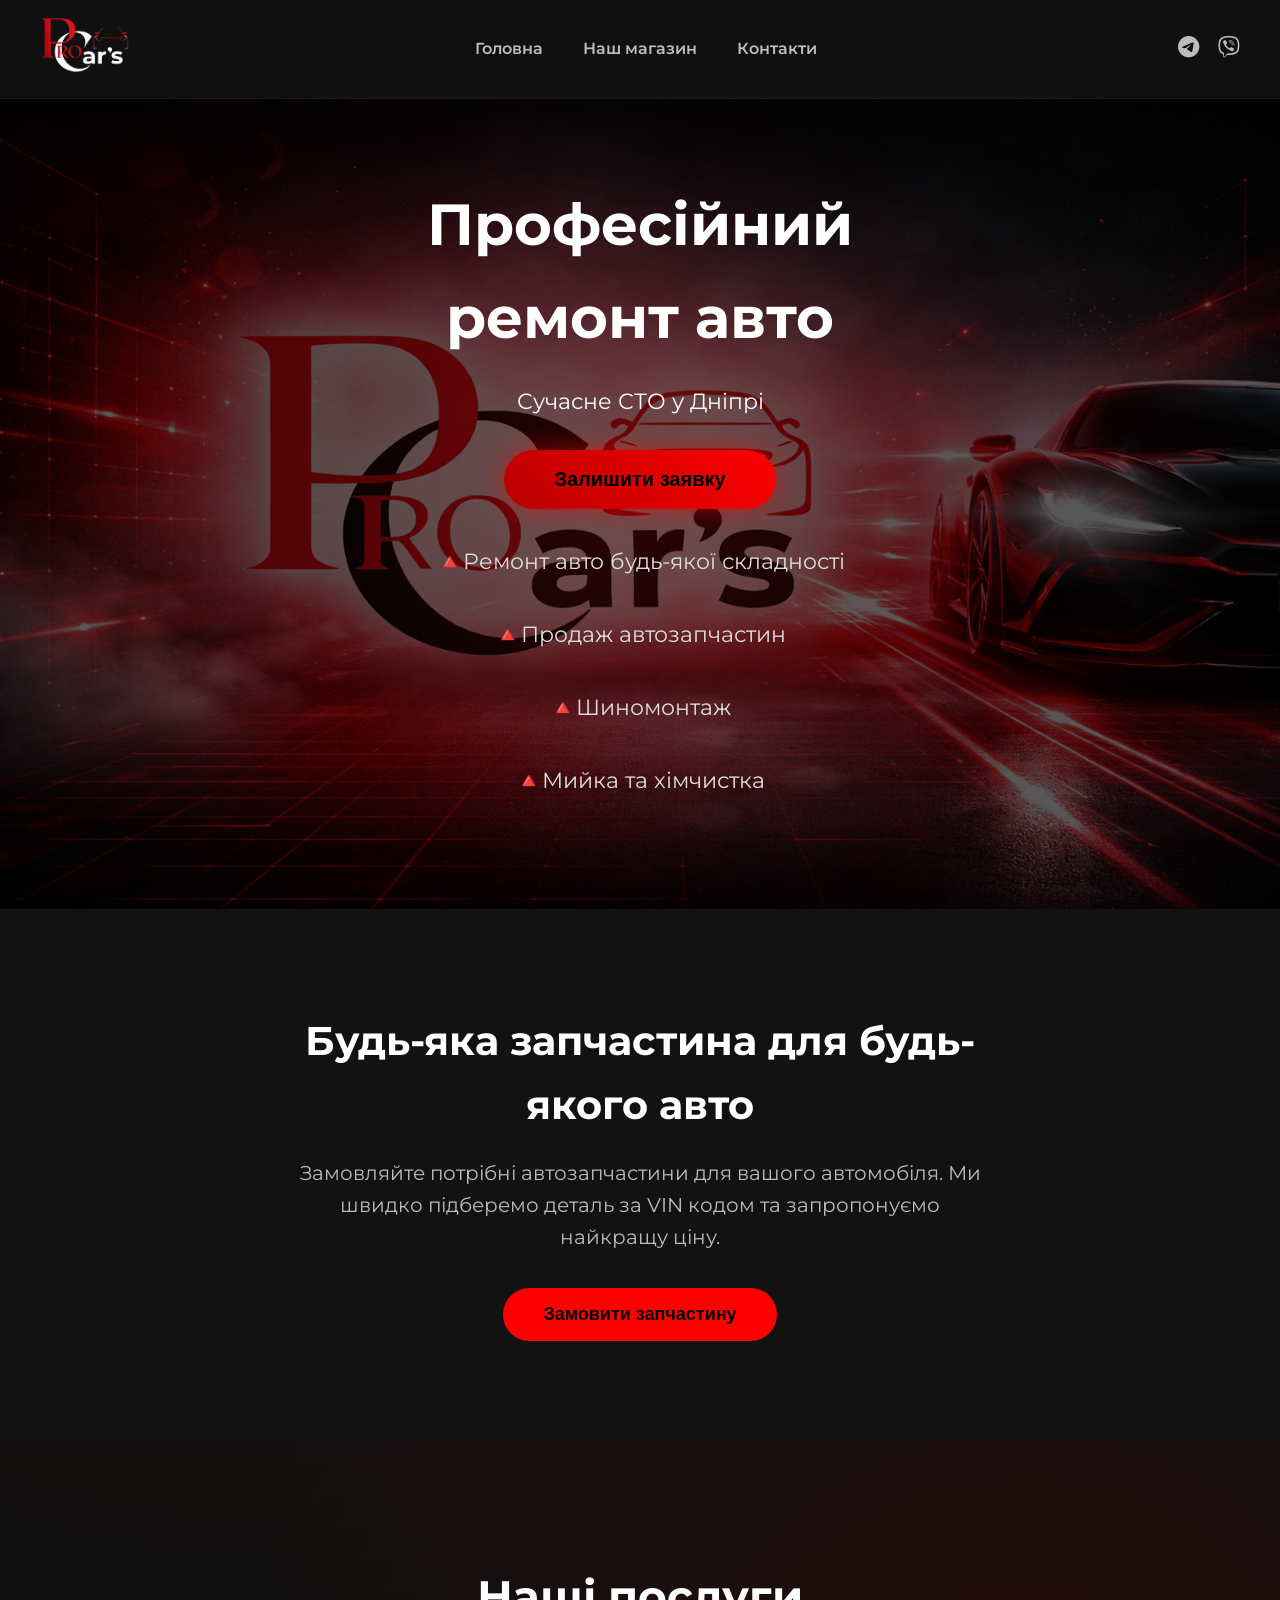
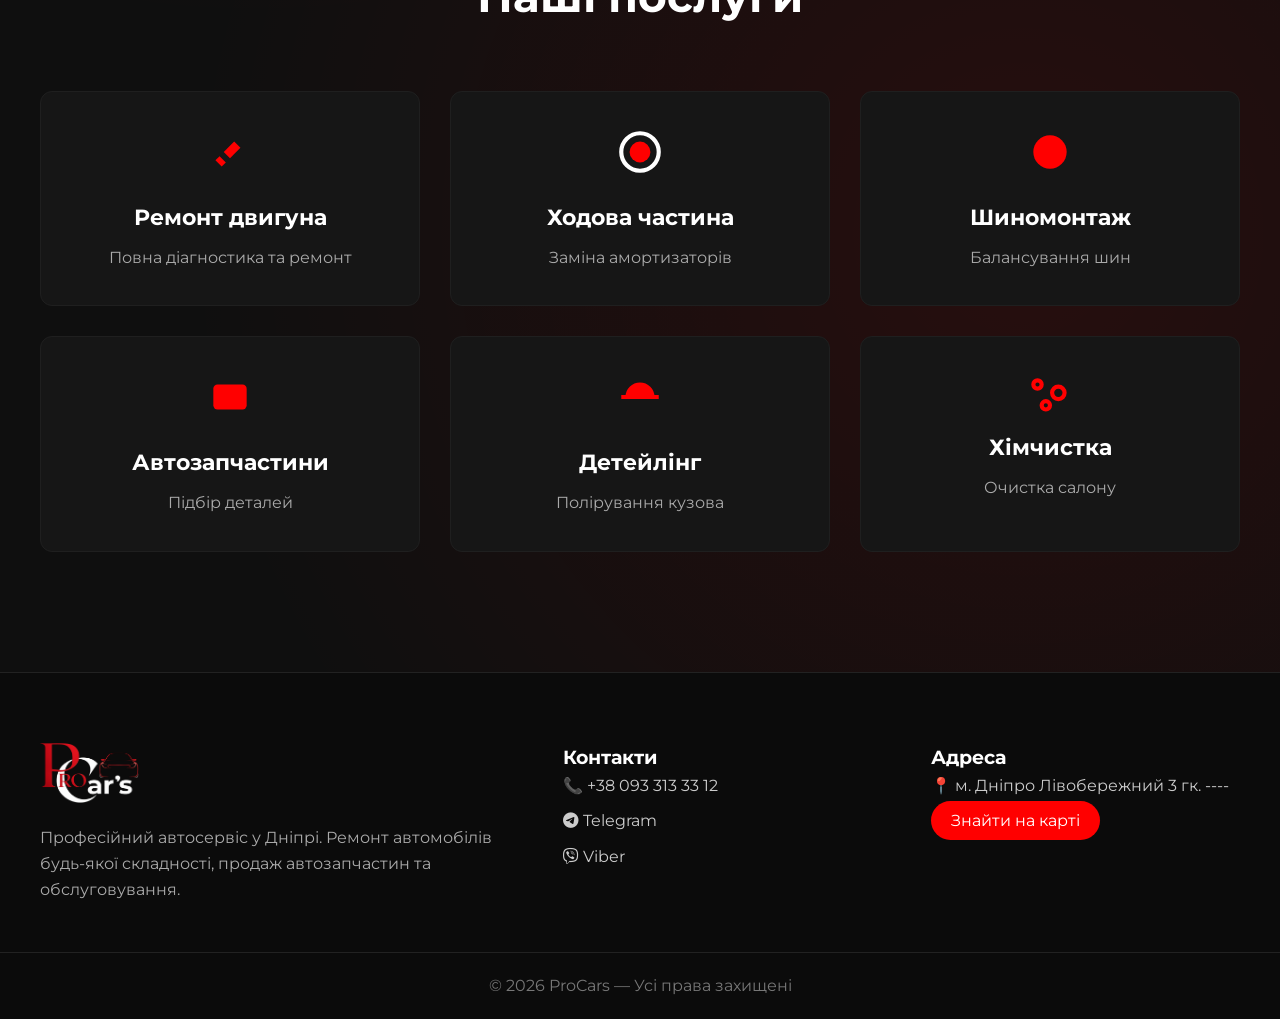
==== commit 5fb74f63: "ррпр" ====
--- a/index.html
+++ b/index.html
@@ -55,7 +55,7 @@
     <div class="container hero__content">
         <h2>Професійний ремонт авто</h2>
         <p>Сучасне СТО у Дніпрі</p>
-        <button class="main-btn open-modal">Залишити заявку</button>
+        <button class="main-btn open-parts-modal">Залишити заявку</button>
         <div class="hero__features">
             <p>🔺Ремонт авто будь-якої складності</p>
             <p>🔺Продаж автозапчастин</p>
@@ -69,7 +69,8 @@
 <section class="parts-order reveal animated-bg">
     <div class="parts-content">
         <h2>Будь-яка запчастина для будь-якого авто</h2>
-        <p>Замовляйте потрібні автозапчастини для вашого автомобіля. Ми швидко підберемо деталь за VIN кодом та запропонуємо найкращу ціну.</p>
+        <p>Замовляйте потрібні автозапчастини для вашого автомобіля. 
+            Ми швидко підберемо деталь за VIN кодом та запропонуємо найкращу ціну.</p>
         <button class="order-btn open-parts-modal">Замовити запчастину</button>
     </div>
 </section>
@@ -78,7 +79,9 @@
 <section class="services reveal animated-bg">
     <div class="container">
         <h2 class="section-title">Наші послуги</h2>
+
         <div class="services-grid">
+
             <div class="service-card">
                 <div class="service-icon">
                     <svg viewBox="0 0 24 24">
@@ -89,16 +92,18 @@
                 <h3>Ремонт двигуна</h3>
                 <p>Повна діагностика та ремонт</p>
             </div>
+
             <div class="service-card">
                 <div class="service-icon">
                     <svg viewBox="0 0 24 24">
                         <circle cx="12" cy="12" r="5"/>
-                        <circle cx="12" cy="12" r="9" fill="none" stroke-width="2"/>
+                        <circle cx="12" cy="12" r="9" fill="none" stroke="currentColor" stroke-width="2"/>
                     </svg>
                 </div>
                 <h3>Ходова частина</h3>
                 <p>Заміна амортизаторів</p>
             </div>
+
             <div class="service-card">
                 <div class="service-icon">
                     <svg viewBox="0 0 24 24">
@@ -109,6 +114,7 @@
                 <h3>Шиномонтаж</h3>
                 <p>Балансування шин</p>
             </div>
+
             <div class="service-card">
                 <div class="service-icon">
                     <svg viewBox="0 0 24 24">
@@ -119,23 +125,28 @@
                 <h3>Автозапчастини</h3>
                 <p>Підбір деталей</p>
             </div>
-            <div class="service-card">
-                <div class="service-icon">
-                    <path d="M3 12h18"/>
-                    <path d="M6 12a6 6 0 0112 0"/>
+
+            <div class="service-card">
+                <div class="service-icon">
+                    <svg viewBox="0 0 24 24" fill="none" stroke="red" stroke-width="2">
+                        <path d="M3 12h18"/>
+                        <path d="M6 12a6 6 0 0112 0"/>
+                    </svg>
                 </div>
                 <h3>Детейлінг</h3>
                 <p>Полірування кузова</p>
             </div>
-            <div class="service-card">
-                <div class="service-icon">
-                    <path d="M12 2v20"/>
-                    <path d="M6 8h12"/>
-                    <path d="M8 12h8"/>
-                </div>
+
+            <div class="service-card">
+                <svg viewBox="0 0 24 24" fill="none" stroke="red" stroke-width="2" style="width:50px;height:50px;">
+                    <circle cx="6" cy="6" r="2"/>
+                    <circle cx="16" cy="10" r="3"/>
+                    <circle cx="10" cy="16" r="2"/>
+                </svg>
                 <h3>Хімчистка</h3>
                 <p>Очистка салону</p>
             </div>
+
         </div>
     </div>
 </section>
@@ -171,7 +182,7 @@
             <input type="text" placeholder="Ваше ім’я">
             <input type="tel" placeholder="Телефон">
             <textarea placeholder="Опишіть проблему"></textarea>
-            <button class="main-btn">Надіслати</button>
+            <button type="submit" class="main-btn">Надіслати</button>
         </form>
     </div>
 </div>
@@ -184,7 +195,7 @@
         <input type="text" placeholder="Рік випуску">
         <input type="text" placeholder="VIN код">
         <textarea placeholder="Яка запчастина потрібна"></textarea>
-        <button class="main-btn">Відправити запит</button>
+        <button type="submit" class="main-btn">Відправити запит</button>
     </div>
 </div>
 
--- a/css/style.css
+++ b/css/style.css
@@ -311,19 +311,48 @@
 }
 
 /* ===================================== PARTS ORDER ===================================== */
+
 .parts-order {
-    padding: 100px 0;
+    padding: 100px 20px;
     text-align: center;
     background: #121212;
-}
-.parts-content h2 {
+    overflow: hidden;
+}
+
+.parts-order .parts-content {
+    max-width: 700px;
+    margin: 0 auto;
+    word-wrap: break-word;
+}
+
+.parts-order .parts-content h2 {
     font-size: 40px;
     margin-bottom: 20px;
 }
-.parts-content p {
+
+.parts-order .parts-content p {
     font-size: 20px;
     color: #bbb;
     margin-bottom: 35px;
+}
+
+/* Адаптив */
+@media (max-width: 900px) {
+    .parts-order .parts-content h2 {
+        font-size: 32px;
+    }
+    .parts-order .parts-content p {
+        font-size: 18px;
+    }
+}
+
+@media (max-width: 600px) {
+    .parts-order .parts-content h2 {
+        font-size: 28px;
+    }
+    .parts-order .parts-content p {
+        font-size: 16px;
+    }
 }
 .order-btn {
     background: red;
@@ -336,6 +365,7 @@
 }
 
 /* ===================================== SERVICES ===================================== */
+
 .services {
     padding: 120px 0;
 }
@@ -690,48 +720,64 @@
 }
 
 /* ===================================== MODAL ===================================== */
+
 .modal {
     position: fixed;
     inset: 0;
     display: none;
     align-items: center;
     justify-content: center;
-    padding: 30px;
+    padding: 20px;
     background: rgba(0,0,0,0.85);
     z-index: 99999;
     overflow-y: auto;
 }
+
 .modal.active {
     display: flex;
 }
+
 .modal__content {
     position: relative;
     width: 480px;
     max-width: 95%;
     background: #121212;
     border-radius: 16px;
-    padding: 40px 35px;
+    padding: 40px 30px;
     display: flex;
     flex-direction: column;
-    gap: 18px;
-}
-.modal__content input, .modal__content textarea {
+    gap: 20px;
+    box-shadow: 0 0 25px rgba(255,0,0,0.5);
+}
+
+.modal__content input,
+.modal__content textarea {
     width: 100%;
-    padding: 14px;
+    padding: 12px 14px;
     border-radius: 8px;
     border: 1px solid #2a2a2a;
     background: #1a1a1a;
     color: white;
-}
+    font-size: 16px;
+}
+
 .modal__content button.main-btn {
-    align-self: flex-start;
-}
+    align-self: center;
+    margin-top: 10px;
+}
+
 .modal__close {
     position: absolute;
     top: 14px;
     right: 18px;
     font-size: 20px;
     cursor: pointer;
+    color: #ff0000;
+    transition: transform 0.2s;
+}
+
+.modal__close:hover {
+    transform: scale(1.2);
 }
 
 /* ===================================== HERO GLOW ===================================== */
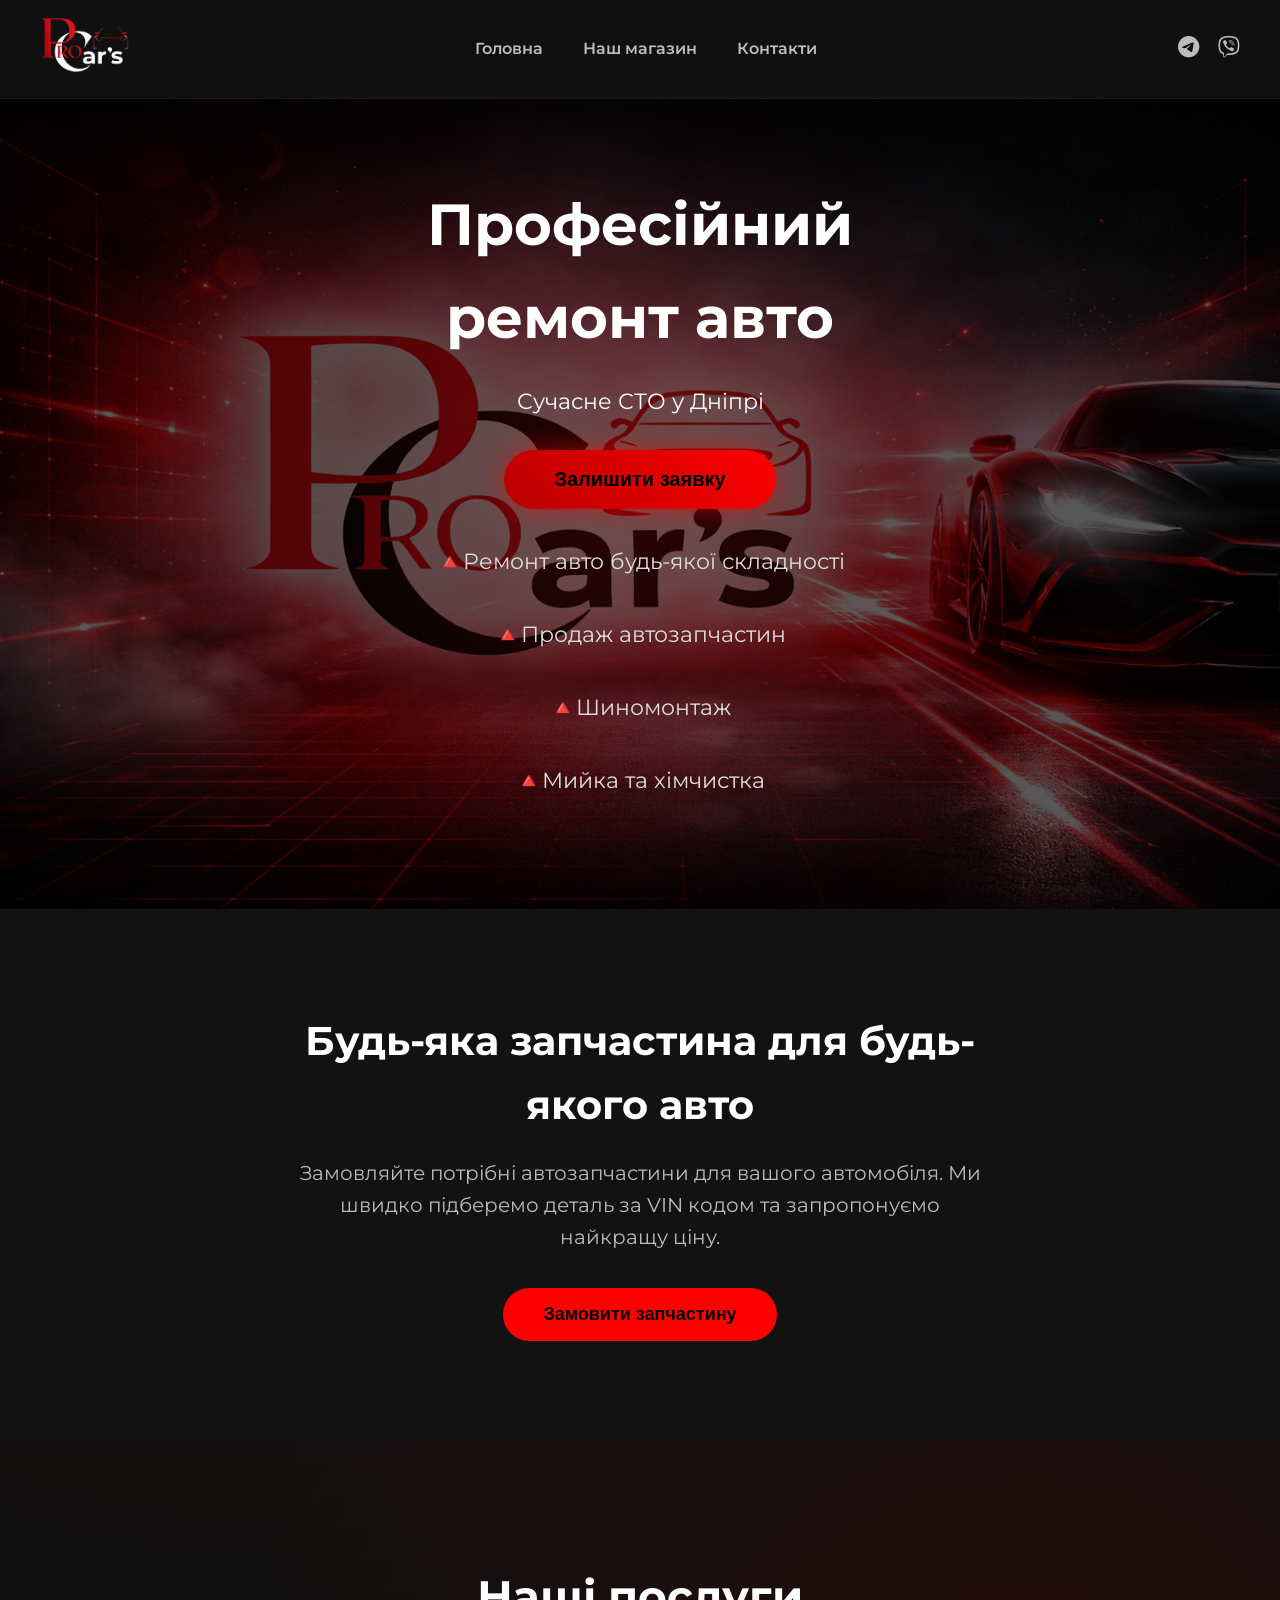
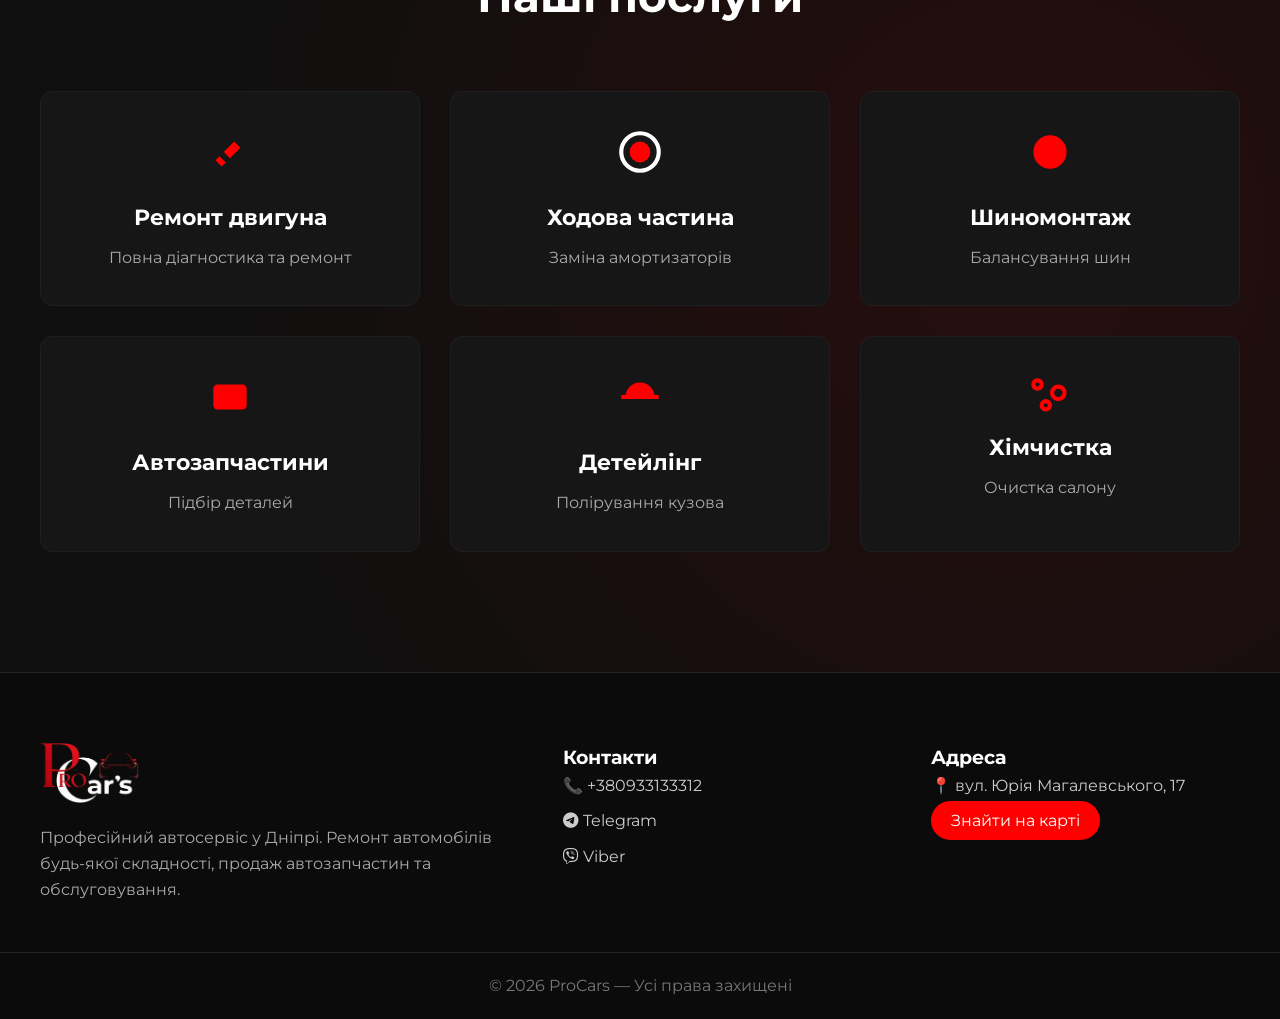
==== commit f7405ee4: "rer" ====
--- a/index.html
+++ b/index.html
@@ -28,7 +28,7 @@
             <a href="#footer">Контакти</a>
         </nav>
         <div class="contacts">
-            <a href="https://t.me/"><i class="fa-brands fa-telegram"></i></a>
+            <a href="https://web.telegram.org/k/#@Procars_Dnepr"><i class="fa-brands fa-telegram"></i></a>
             <a href="viber://chat?number=+380933133312"><i class="fa-brands fa-viber"></i></a>
         </div>
         <div class="burger">
@@ -160,21 +160,21 @@
         </div>
         <div class="footer-contact">
             <h3>Контакти</h3>
-            <a href="tel:+380933133312">📞 +38 093 313 33 12</a>
-            <a href="https://t.me/"><i class="fa-brands fa-telegram"></i> Telegram</a>
+            <a href="tel:+380933133312">📞 +380933133312</a>
+            <a href="https://web.telegram.org/k/#@Procars_Dnepr"><i class="fa-brands fa-telegram"></i> Telegram</a>
             <a href="viber://chat?number=+380933133312"><i class="fa-brands fa-viber"></i> Viber</a>
         </div>
         <div class="footer-address">
             <h3>Адреса</h3>
-            <p>📍 м. Дніпро Лівобережний 3 гк. ----</p>
-            <a href="https://maps.google.com/?q=Dnipro" target="_blank" class="map-btn">Знайти на карті</a>
+            <p>📍 вул. Юрія Магалевського, 17</p>
+            <a href="https://www.google.com/maps/place/48%C2%B032'05.9%22N+35%C2%B000'57.6%22E/@48.5349783,35.013431,17z/data=!3m1!4b1!4m4!3m3!8m2!3d48.5349783!4d35.0160059?entry=ttu&g_ep=EgoyMDI2MDMxOC4xIKXMDSoASAFQAw%3D%3D" target="_blank" class="map-btn">Знайти на карті</a>
         </div>
     </div>
     <div class="footer-bottom">© 2026 ProCars — Усі права захищені</div>
 </footer>
 
 <!-- MODALS -->
-<div class="modal hero-modal">
+<div class="modal hero-modal" id="heroModal">
     <div class="modal__content">
         <span class="modal__close">✖</span>
         <h2>Залишити заявку</h2>
@@ -182,7 +182,7 @@
             <input type="text" placeholder="Ваше ім’я">
             <input type="tel" placeholder="Телефон">
             <textarea placeholder="Опишіть проблему"></textarea>
-            <button type="submit" class="main-btn">Надіслати</button>
+            <button type="submit" class="main-btn" data-target="heroModal">Надіслати</button>
         </form>
     </div>
 </div>
@@ -195,7 +195,7 @@
         <input type="text" placeholder="Рік випуску">
         <input type="text" placeholder="VIN код">
         <textarea placeholder="Яка запчастина потрібна"></textarea>
-        <button type="submit" class="main-btn">Відправити запит</button>
+        <button type="submit" class="main-btn" data-target="partsModal">Відправити запит</button>
     </div>
 </div>
 
